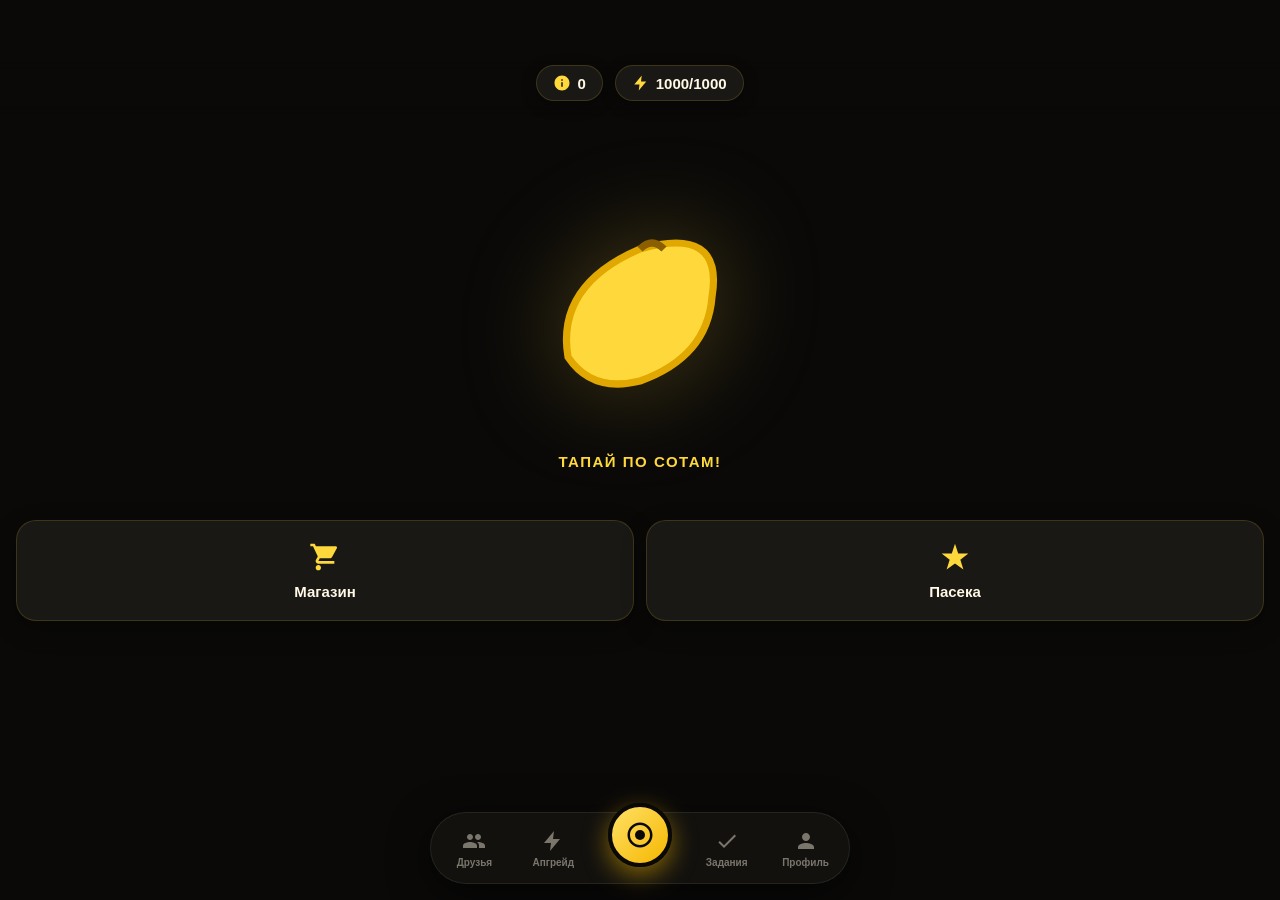
==== index.html @ d58112a8 "Update index.html" ====
<!DOCTYPE html>
<html lang="ru">
<head>
  <meta charset="UTF-8" />
  <meta name="viewport" content="width=device-width, initial-scale=1.0, maximum-scale=1.0, user-scalable=no, viewport-fit=cover" />
  <title>Bee Tap 🐝</title>
  <link rel="stylesheet" href="styles.css" />
  <script src="https://telegram.org/js/telegram-web-app.js"></script>
</head>
<body>
  <!-- Верхняя панель -->
  <header class="topbar" id="mainTopbar">
    <div class="stat">
      <svg class="ico" viewBox="0 0 24 24"><path d="M12 2C6.48 2 2 6.48 2 12s4.48 10 10 10 10-4.48 10-10S17.52 2 12 2zm1 15h-2v-6h2v6zm0-8h-2V7h2v2z"/></svg>
      <span id="balance">0</span>
    </div>
    <div class="stat">
      <svg class="ico" viewBox="0 0 24 24"><path d="M13 2L3 14h7l-1 8 10-12h-7l1-8z"/></svg>
      <span id="energy">1000/1000</span>
    </div>
  </header>

  <!-- Контент страниц -->
  <main id="app">
    <!-- TAP -->
    <section id="page-tap" class="page active">
      <div class="tap-zone" id="tapZone">
        <div class="banana" id="banana">
          <svg viewBox="0 0 100 100">
            <path d="M20 70 Q15 40 50 25 Q85 15 80 45 Q78 70 50 80 Q30 85 20 70 Z" fill="#FFD93B" stroke="#E0A800" stroke-width="3"/>
            <path d="M50 25 Q55 20 60 25" stroke="#8B5E00" stroke-width="3" fill="none"/>
          </svg>
        </div>
        <div class="tap-hint">ТАПАЙ ПО СОТАМ!</div>
      </div>
      
      <div class="quick-actions">
        <div class="action-card" onclick="switchPage('shop')">
          <svg viewBox="0 0 24 24"><path d="M7 18c-1.1 0-1.99.9-1.99 2S5.9 22 7 22s2-.9 2-2-.9-2-2-2zM1 2v2h2l3.6 7.59-1.35 2.45c-.16.28-.25.61-.25.96 0 1.1.9 2 2 2h12v-2H7.42c-.14 0-.25-.11-.25-.25l.03-.12L8.1 13h7.45c.75 0 1.41-.41 1.75-1.03l3.58-6.49c.08-.14.12-.31.12-.48 0-.55-.45-1-1-1H5.21l-.94-2H1z"/></svg>
          <span>Магазин</span>
        </div>
        <div class="action-card" onclick="switchPage('mine')">
          <svg viewBox="0 0 24 24"><path d="M12 2l2.4 7.4H22l-6 4.6 2.3 7.4-6.3-4.6L5.7 21.4 8 14 2 9.4h7.6z"/></svg>
          <span>Пасека</span>
        </div>
      </div>
    </section>

    <!-- UPGRADES (АПГРЕЙДЕР) -->
    <section id="page-boosts" class="page">
      <div class="upgrader-layout">
        
        <!-- Верхняя часть с колесом -->
        <div class="wheel-top-section">
          <div class="wheel-container">
            <div class="wheel-glow"></div>
            
            <svg class="wheel-svg" viewBox="0 0 200 200">
              <defs>
                <linearGradient id="gradGrey" x1="0%" y1="0%" x2="100%" y2="100%">
                  <stop offset="0%" stop-color="#2a2826" />
                  <stop offset="100%" stop-color="#141312" />
                </linearGradient>
                <linearGradient id="gradYellow" x1="0%" y1="0%" x2="100%" y2="100%">
                  <stop offset="0%" stop-color="#ffe066" />
                  <stop offset="100%" stop-color="#f5b700" />
                </linearGradient>
              </defs>
              
              <circle cx="100" cy="100" r="90" fill="#0e0d0b" stroke="#1a1816" stroke-width="2"/>
              <circle cx="100" cy="100" r="85" fill="none" stroke="url(#gradGrey)" stroke-width="10"/>
              
              <circle id="winSector" cx="100" cy="100" r="85" fill="none" stroke="url(#gradYellow)" stroke-width="10" 
                      stroke-dasharray="0 534" stroke-dashoffset="0" 
                      transform="rotate(-90 100 100)" 
                      style="transition: stroke-dasharray 0.3s ease;"/>
            </svg>
            
            <div class="wheel-center-item" id="wheelIcon">🍌</div>
            
            <div class="wheel-arrow" id="wheelArrow">
              <svg viewBox="0 0 24 24">
                <path d="M12 21L6 9h12L12 21z" fill="#ffd93b" />
                <rect x="9" y="2" width="6" height="7" rx="2" fill="#ffd93b"/>
                <path d="M12 21L6 9h12L12 21z" fill="none" stroke="#000" stroke-width="1.5" stroke-linejoin="round"/>
              </svg>
            </div>
          </div>
        </div>

        <!-- Место под картинку-баннер -->
        <div class="banner-image-placeholder">
          <!-- <img src="your-banner.png" alt="Banner"> -->
          <div class="banner-overlay"></div>
        </div>

        <!-- Стеклянная панель снизу -->
        <div class="glass-panel">
          <div class="upgrade-panel">
            <div class="multiplier-grid">
              <button class="mult-btn" data-mult="1.5">x1.5</button>
              <button class="mult-btn active" data-mult="2">x2</button>
              <button class="mult-btn" data-mult="5">x5</button>
              <button class="mult-btn" data-mult="10">x10</button>
            </div>
            
            <div class="chance-info">
              Шанс успеха: <span id="chanceText">50%</span>
            </div>
            
            <!-- Кнопка-ползунок (Обновленная) -->
            <div class="slider-container" id="sliderContainer">
              <div class="slider-track">
                <div class="slider-fill" id="sliderFill"></div>
                <span class="slider-text" id="sliderText">SWIPE TO UPGRADE</span>
                <div class="slider-thumb" id="sliderThumb">
                  <svg viewBox="0 0 24 24">
                    <!-- Иконка стрелочек вправо -->
                    <path d="M5 12h14M12 5l7 7-7 7" stroke="#0a0908" stroke-width="2.5" stroke-linecap="round" stroke-linejoin="round" fill="none"/>
                  </svg>
                </div>
              </div>
            </div>
          </div>

          <!-- Инвентарь -->
          <div class="inventory-section">
            <div class="inventory-header">
              <h3>Ваш инвентарь</h3>
              <span class="items-count" id="invCount">6 предметов</span>
            </div>
            <div class="inventory-list" id="inventoryList"></div>
          </div>
        </div>

      </div>
    </section>

    <!-- TASKS -->
    <section id="page-tasks" class="page">
      <h2>Задания</h2>
      <div id="taskList" class="card-list"></div>
    </section>

    <!-- FRIENDS -->
    <section id="page-friends" class="page">
      <h2>Друзья</h2>
      <p class="muted">Пригласи друга в улей и получи 5000 меда 🍯</p>
      <button class="btn primary" id="inviteBtn" style="width:100%; margin-top: 10px;">Пригласить друга</button>
      <div class="ref-box"><span id="refLink">—</span></div>
      <p class="muted">Приглашено: <b id="refCount">0</b></p>
    </section>

    <!-- MINE / PASSIVE -->
    <section id="page-mine" class="page">
      <h2>Пасека (доход)</h2>
      <div id="mineList" class="card-list"></div>
    </section>

    <!-- SHOP -->
    <section id="page-shop" class="page">
      <h2>Магазин</h2>
      <div id="shopList" class="card-list"></div>
    </section>

    <!-- PROFILE -->
    <section id="page-profile" class="page">
      <h2>Профиль</h2>
      <div class="profile-card">
        <div class="avatar" id="avatar">🐝</div>
        <div>
          <div id="userName">Игрок</div>
          <div class="muted" id="userId">—</div>
        </div>
      </div>
      <button class="btn danger" id="resetBtn" style="width:100%;">Сбросить прогресс</button>
    </section>
  </main>

  <!-- Нижнее меню -->
  <nav class="bottomnav">
    <button data-page="friends" class="nav-btn">
      <svg viewBox="0 0 24 24"><path d="M16 11c1.66 0 2.99-1.34 2.99-3S17.66 5 16 5c-1.66 0-3 1.34-3 3s1.34 3 3 3zm-8 0c1.66 0 2.99-1.34 2.99-3S9.66 5 8 5C6.34 5 5 6.34 5 8s1.34 3 3 3zm0 2c-2.33 0-7 1.17-7 3.5V19h14v-2.5c0-2.33-4.67-3.5-7-3.5zm8 0c-.29 0-.62.02-.97.05 1.16.84 1.97 1.97 1.97 3.45V19h6v-2.5c0-2.33-4.67-3.5-7-3.5z"/></svg>
      <span>Друзья</span>
    </button>
    <button data-page="boosts" class="nav-btn">
      <svg viewBox="0 0 24 24"><path d="M13 2L3 14h7l-1 8 10-12h-7l1-8z"/></svg>
      <span>Апгрейд</span>
    </button>
    
    <button data-page="tap" class="nav-btn center-btn active">
      <div class="center-btn-inner">
        <svg viewBox="0 0 24 24">
          <path d="M12 2C6.48 2 2 6.48 2 12s4.48 10 10 10 10-4.48 10-10S17.52 2 12 2zm0 18c-4.41 0-8-3.59-8-8s3.59-8 8-8 8 3.59 8 8-3.59 8-8 8z" fill="#0a0908"/>
          <circle cx="12" cy="12" r="4" fill="#0a0908"/>
        </svg>
      </div>
    </button>

    <button data-page="tasks" class="nav-btn">
      <svg viewBox="0 0 24 24"><path d="M9 16.17L4.83 12l-1.42 1.41L9 19 21 7l-1.41-1.41z"/></svg>
      <span>Задания</span>
    </button>
    <button data-page="profile" class="nav-btn">
      <svg viewBox="0 0 24 24"><path d="M12 12c2.21 0 4-1.79 4-4s-1.79-4-4-4-4 1.79-4 4 1.79 4 4 4zm0 2c-2.67 0-8 1.34-8 4v2h16v-2c0-2.66-5.33-4-8-4z"/></svg>
      <span>Профиль</span>
    </button>
  </nav>

  <div id="toast" class="toast"></div>
  <script src="app.js"></script>
</body>
</html>
---- styles.css ----
:root {
  --bg: #0a0908;
  --card: rgba(30, 28, 24, 0.85);
  --card-border: rgba(255, 217, 59, 0.15);
  --accent: #ffd93b;
  --accent-grad: linear-gradient(135deg, #ffe066, #f5b700);
  --text: #fff9e6;
  --muted: #7a766c;
  --danger: #ff4d4d;
}

* { box-sizing: border-box; margin: 0; padding: 0; -webkit-tap-highlight-color: transparent; }

body {
  font-family: -apple-system, BlinkMacSystemFont, "Segoe UI", Roboto, sans-serif;
  background-color: var(--bg);
  color: var(--text);
  display: flex;
  flex-direction: column;
  min-height: 100vh;
  min-height: 100dvh;
  padding-top: env(safe-area-inset-top);
  padding-bottom: 110px;
  overflow-x: hidden;
  user-select: none;
}

/* ============ ВЕРХНЯЯ ПАНЕЛЬ ============ */
.topbar {
  position: fixed; top: 0; left: 0; right: 0;
  padding-top: calc(65px + env(safe-area-inset-top));
  padding-bottom: 15px;
  display: flex; align-items: center; justify-content: center; gap: 12px;
  background: linear-gradient(to bottom, var(--bg) 50%, transparent 100%);
  z-index: 100; pointer-events: none;
  transition: opacity 0.3s ease;
}

body.on-upgrader .topbar {
  opacity: 0;
  pointer-events: none;
}

/* Убираем черные полосы снизу и добавляем затемнение сверху на апгрейдере */
body.on-upgrader {
  background: radial-gradient(circle at top, #1a1714 0%, var(--bg) 100%);
  padding-bottom: 0; /* Убираем отступ для полноэкранного режима */
}

.stat { 
  pointer-events: auto;
  display: flex; align-items: center; gap: 6px; 
  font-weight: 600; font-size: 15px; 
  background: var(--card); padding: 8px 16px; border-radius: 20px;
  border: 1px solid var(--card-border);
  backdrop-filter: blur(10px);
  box-shadow: 0 4px 15px rgba(0,0,0,0.3);
}
.ico { width: 18px; height: 18px; fill: var(--accent); }

/* ============ СТРАНИЦЫ ============ */
#app { flex: 1; display: flex; flex-direction: column; height: 100%; }
.page { 
  display: none; padding: 0 16px; animation: fade 0.3s ease; 
  flex: 1; flex-direction: column; justify-content: center;
  height: 100%;
}
.page.active { display: flex; }
@keyframes fade { from { opacity: 0; transform: translateY(8px);} to { opacity:1; transform: none;} }
h2 { margin-bottom: 20px; font-size: 22px; font-weight: 700; letter-spacing: -0.5px; }
.muted { color: var(--muted); font-size: 13px; }

/* ============ ТАП-ЗОНА ============ */
.tap-zone { 
  display: flex; flex-direction: column; align-items: center; justify-content: center; 
  margin-top: 20px; margin-bottom: 40px;
}
.banana { 
  width: 240px; height: 240px; cursor: pointer; 
  transition: transform 0.1s cubic-bezier(0.175, 0.885, 0.32, 1.275); 
  filter: drop-shadow(0 0 50px rgba(255, 217, 59, 0.25)); 
  display: flex; align-items: center; justify-content: center;
}
.banana:active { transform: scale(0.9); }
.banana svg, .banana img { width: 100%; height: 100%; object-fit: contain; }
.tap-hint { margin-top: 24px; color: var(--accent); font-size: 15px; font-weight: 700; text-transform: uppercase; letter-spacing: 1.5px; }

.quick-actions { display: flex; gap: 12px; margin-top: 10px; }
.action-card {
  flex: 1; background: var(--card); border: 1px solid var(--card-border);
  border-radius: 20px; padding: 20px 16px; display: flex; flex-direction: column;
  align-items: center; gap: 10px; font-weight: 600; font-size: 15px;
  cursor: pointer; transition: transform 0.1s; backdrop-filter: blur(10px);
  box-shadow: 0 8px 25px rgba(0,0,0,0.3);
}
.action-card:active { transform: scale(0.96); }
.action-card svg { width: 32px; height: 32px; fill: var(--accent); }

/* ============ КАРТОЧКИ ============ */
.card-list { display: flex; flex-direction: column; gap: 12px; width: 100%; }
.card {
  background: var(--card); border-radius: 20px; padding: 16px;
  display: flex; align-items: center; gap: 14px;
  border: 1px solid var(--card-border);
  backdrop-filter: blur(10px); -webkit-backdrop-filter: blur(10px);
  box-shadow: 0 4px 15px rgba(0,0,0,0.2);
}
.card-icon {
  width: 48px; height: 48px; border-radius: 14px;
  background: rgba(255, 217, 59, 0.1); 
  display: flex; align-items: center; justify-content: center; flex-shrink: 0;
}
.card-icon svg { width: 24px; height: 24px; fill: var(--accent); }
.card-body { flex: 1; min-width: 0; }
.card-title { font-weight: 600; font-size: 15px; }
.card-desc { color: var(--muted); font-size: 13px; margin-top: 2px; }

.btn {
  border: none; border-radius: 14px; padding: 10px 16px;
  font-weight: 600; font-size: 13px; cursor: pointer;
  transition: all 0.15s; white-space: nowrap;
}
.btn:active { transform: scale(0.95); }
.btn.primary { background: var(--accent-grad); color: #0a0908; }
.btn.danger { background: rgba(255, 77, 77, 0.15); color: var(--danger); border: 1px solid rgba(255, 77, 77, 0.3); }
.btn:disabled { background: rgba(255,255,255,0.05); color: var(--muted); border: 1px solid transparent; }

/* ============ ДРУЗЬЯ И ПРОФИЛЬ ============ */
.ref-box {
  background: var(--card); border-radius: 16px; padding: 16px;
  margin: 12px 0; font-size: 12px; color: var(--muted);
  word-break: break-all; text-align: center; border: 1px solid var(--card-border);
}
.profile-card {
  background: var(--card); border-radius: 20px; padding: 20px;
  display: flex; align-items: center; gap: 16px; margin-bottom: 16px;
  border: 1px solid var(--card-border); backdrop-filter: blur(10px);
}
.avatar {
  width: 64px; height: 64px; border-radius: 50%;
  background: var(--accent-grad); display: flex; align-items: center; justify-content: center;
  font-size: 32px; color: #0a0908;
}

/* =========================================
   АПГРЕЙДЕР (Стеклянная панель + Ползунок)
   ========================================= */
#page-boosts {
  padding: 0;
  position: relative;
  justify-content: flex-start;
  background: transparent;
  min-height: 100vh;
}

.upgrader-layout {
  display: flex;
  flex-direction: column;
  width: 100%;
  min-height: 100vh;
  position: relative;
}

/* Верхняя секция (Колесо) */
.wheel-top-section {
  display: flex;
  justify-content: center;
  padding-top: 40px;
  z-index: 3; /* Колесо поверх баннера */
}

.wheel-container {
  position: relative;
  width: 280px;
  height: 280px;
  display: flex;
  justify-content: center;
  align-items: center;
}

.wheel-glow {
  position: absolute;
  width: 200px;
  height: 200px;
  background: rgba(255, 217, 59, 0.12);
  filter: blur(50px);
  border-radius: 50%;
  z-index: 0;
  pointer-events: none;
}

.wheel-svg {
  position: absolute;
  top: 0; left: 0;
  width: 100%; height: 100%;
  z-index: 1;
  filter: drop-shadow(0 15px 30px rgba(0,0,0,0.8)); 
}

.wheel-center-item {
  position: relative;
  font-size: 75px;
  z-index: 2;
  pointer-events: none;
  filter: drop-shadow(0 6px 12px rgba(0,0,0,0.8));
  animation: float 3s ease-in-out infinite;
}

@keyframes float {
  0% { transform: translateY(0px); }
  50% { transform: translateY(-6px); }
  100% { transform: translateY(0px); }
}

.wheel-arrow {
  position: absolute;
  top: 0; left: 0; 
  width: 100%; height: 100%;
  z-index: 3;
  pointer-events: none;
  transform: rotate(0deg); 
}

.wheel-arrow svg {
  position: absolute;
  top: -12px; 
  left: 50%;
  margin-left: -16px; 
  width: 32px;
  height: 32px;
  filter: drop-shadow(0 6px 8px rgba(0,0,0,0.9));
  transform-origin: center 152px; 
}

/* Возвращена скорость раскрутки 3.5s */
.spinning-arrow {
  transition: transform 3.5s cubic-bezier(0.1, 0.9, 0.1, 1);
}

/* Баннер под картинку (перекрывается стеклом) */
.banner-image-placeholder {
  position: relative;
  width: 100%;
  height: 120px; /* Высота под картинку */
  margin-top: -30px; /* Наезд колеса на баннер */
  z-index: 1;
  background: transparent;
  overflow: hidden;
  display: flex;
  justify-content: center;
  align-items: center;
}

/* Если вставите картинку, она заполнит блок */
.banner-image-placeholder img {
  width: 100%;
  height: 100%;
  object-fit: cover;
  opacity: 0.5;
}

/* Затемнение сверху баннера */
.banner-overlay {
  position: absolute;
  top: 0; left: 0; right: 0;
  height: 50%;
  background: linear-gradient(to bottom, rgba(10,9,8,1) 0%, rgba(10,9,8,0) 100%);
  z-index: 2;
  pointer-events: none;
}

/* Стеклянная панель */
.glass-panel {
  flex: 1;
  background: rgba(20, 18, 16, 0.65);
  backdrop-filter: blur(25px);
  -webkit-backdrop-filter: blur(25px);
  border-top: 1px solid rgba(255, 255, 255, 0.08);
  border-top-left-radius: 36px;
  border-top-right-radius: 36px;
  padding: 24px 16px 20px 16px;
  display: flex;
  flex-direction: column;
  align-items: center;
  margin-top: -20px; /* Стекло наезжает на баннер */
  z-index: 2;
  box-shadow: 0 -10px 40px rgba(0,0,0,0.5);
  min-height: calc(100vh - 350px);
}

.upgrade-panel {
  width: 100%;
  max-width: 320px;
}

/* Маленькие кнопки множителей */
.multiplier-grid {
  display: flex;
  gap: 6px;
  margin-bottom: 12px;
  justify-content: center;
}

.mult-btn {
  background: rgba(255,255,255,0.05);
  border: 1px solid transparent;
  color: var(--muted);
  padding: 8px 14px;
  border-radius: 10px;
  font-weight: 600;
  font-size: 12px;
  cursor: pointer;
  transition: all 0.2s;
}

.mult-btn.active {
  background: var(--accent-grad);
  color: #0a0908;
  box-shadow: 0 4px 15px rgba(245, 183, 0, 0.3);
}

.chance-info {
  text-align: center;
  margin-bottom: 16px;
  font-weight: 500;
  color: var(--muted);
  font-size: 13px;
}

.chance-info span {
  color: var(--accent);
  font-weight: 700;
  font-size: 15px;
}

/* Ползунок (Кнопка улучшения) */
.slider-container {
  width: 100%;
  height: 56px;
  background: rgba(255,255,255,0.05);
  border-radius: 28px;
  position: relative;
  overflow: hidden;
  margin-bottom: 20px;
  border: 1px solid rgba(255,255,255,0.08);
}

.slider-track {
  position: absolute;
  top: 0; left: 0; width: 100%; height: 100%;
  display: flex;
  align-items: center;
  justify-content: center;
}

.slider-fill {
  position: absolute;
  top: 0; left: 0; height: 100%;
  width: 0%;
  background: var(--accent-grad);
  transition: width 0.1s linear;
  pointer-events: none;
}

.slider-text {
  position: relative;
  z-index: 1;
  color: var(--muted);
  font-weight: 700;
  font-size: 14px;
  text-transform: uppercase;
  pointer-events: none;
  transition: opacity 0.2s;
}

.slider-thumb {
  position: absolute;
  top: 4px; left: 4px;
  width: 48px; height: 48px;
  background: var(--accent-grad);
  border-radius: 50%;
  display: flex;
  align-items: center;
  justify-content: center;
  box-shadow: 0 4px 15px rgba(245, 183, 0, 0.4);
  cursor: grab;
  z-index: 2;
  touch-action: none;
}

.slider-thumb:active {
  cursor: grabbing;
  transform: scale(0.95);
}

.slider-thumb svg {
  width: 24px; height: 24px;
  margin-left: 2px; /* Центрирование треугольника */
}

/* Инвентарь */
.inventory-section {
  width: 100%;
  max-width: 320px;
  margin-top: 10px;
}

.inventory-header {
  display: flex;
  justify-content: space-between;
  align-items: center;
  margin-bottom: 12px;
}

.inventory-header h3 {
  font-size: 16px;
  font-weight: 700;
}

.items-count {
  font-size: 12px;
  color: var(--muted);
  background: rgba(255,255,255,0.05);
  padding: 4px 10px;
  border-radius: 10px;
}

.inventory-list {
  display: flex;
  gap: 12px;
  overflow-x: auto;
  padding-bottom: 10px;
  scrollbar-width: none;
}

.inventory-list::-webkit-scrollbar { display: none; }

.inv-item {
  flex-shrink: 0;
  width: 76px;
  background: rgba(255,255,255,0.03);
  border: 2px solid rgba(255,255,255,0.05);
  border-radius: 16px;
  padding: 12px 8px;
  display: flex;
  flex-direction: column;
  align-items: center;
  gap: 8px;
  cursor: pointer;
  transition: all 0.2s;
}

.inv-item.selected {
  border-color: var(--accent);
  background: rgba(255, 217, 59, 0.08);
  box-shadow: 0 0 15px rgba(255, 217, 59, 0.15);
}

.inv-item-icon { font-size: 32px; }
.inv-item-price { 
  font-size: 11px; 
  font-weight: 700; 
  color: var(--muted); 
}
.inv-item.selected .inv-item-price {
  color: var(--accent);
}

/* ============ НИЖНЕЕ МЕНЮ ============ */
.bottomnav {
  position: fixed; bottom: calc(16px + env(safe-area-inset-bottom)); 
  left: 50%; transform: translateX(-50%);
  width: calc(100% - 24px); max-width: 420px; height: 72px;
  background: rgba(20, 18, 15, 0.95); backdrop-filter: blur(25px); -webkit-backdrop-filter: blur(25px);
  border-radius: 36px; border: 1px solid rgba(255, 255, 255, 0.08);
  box-shadow: 0 10px 40px rgba(0,0,0,0.6); z-index: 1000;
  display: grid; grid-template-columns: 1fr 1fr 1.2fr 1fr 1fr; align-items: center; padding: 0 4px;
}
.nav-btn {
  background: none; border: none; color: var(--muted);
  display: flex; flex-direction: column; align-items: center; justify-content: center;
  gap: 4px; font-size: 10px; font-weight: 600; cursor: pointer; 
  height: 100%; width: 100%; transition: color 0.2s;
  -webkit-tap-highlight-color: transparent; background-color: transparent; 
}
.nav-btn svg { width: 24px; height: 24px; fill: currentColor; transition: transform 0.2s; }
.nav-btn.active:not(.center-btn) { color: var(--accent); }
.nav-btn.active:not(.center-btn) svg { transform: translateY(-2px); }

/* Центральная кнопка */
.center-btn { position: relative; display: flex; justify-content: center; align-items: center; background: none; z-index: 1001; }
.center-btn-inner {
  position: absolute; 
  top: -10px;
  width: 64px; height: 64px;
  background: var(--accent-grad); border-radius: 50%;
  display: flex; align-items: center; justify-content: center;
  box-shadow: 0 8px 24px rgba(245, 183, 0, 0.5); border: 4px solid var(--bg); 
  transition: transform 0.1s cubic-bezier(0.175, 0.885, 0.32, 1.275);
}
.center-btn-inner svg { width: 30px; height: 30px; fill: #0a0908; }
.center-btn:active .center-btn-inner { transform: scale(0.92); }

/* ============ ТОСТ ============ */
.toast {
  position: fixed; bottom: 110px; left: 50%; transform: translateX(-50%) translateY(20px);
  background: rgba(35, 31, 24, 0.95); color: var(--accent); padding: 12px 20px;
  border-radius: 16px; font-size: 14px; font-weight: 600; opacity: 0;
  transition: all 0.3s cubic-bezier(0.175, 0.885, 0.32, 1.275); pointer-events: none; z-index: 2000;
  border: 1px solid var(--card-border); box-shadow: 0 10px 30px rgba(0,0,0,0.5);
  backdrop-filter: blur(10px); white-space: nowrap;
}
.toast.show { opacity: 1; transform: translateX(-50%) translateY(0); }
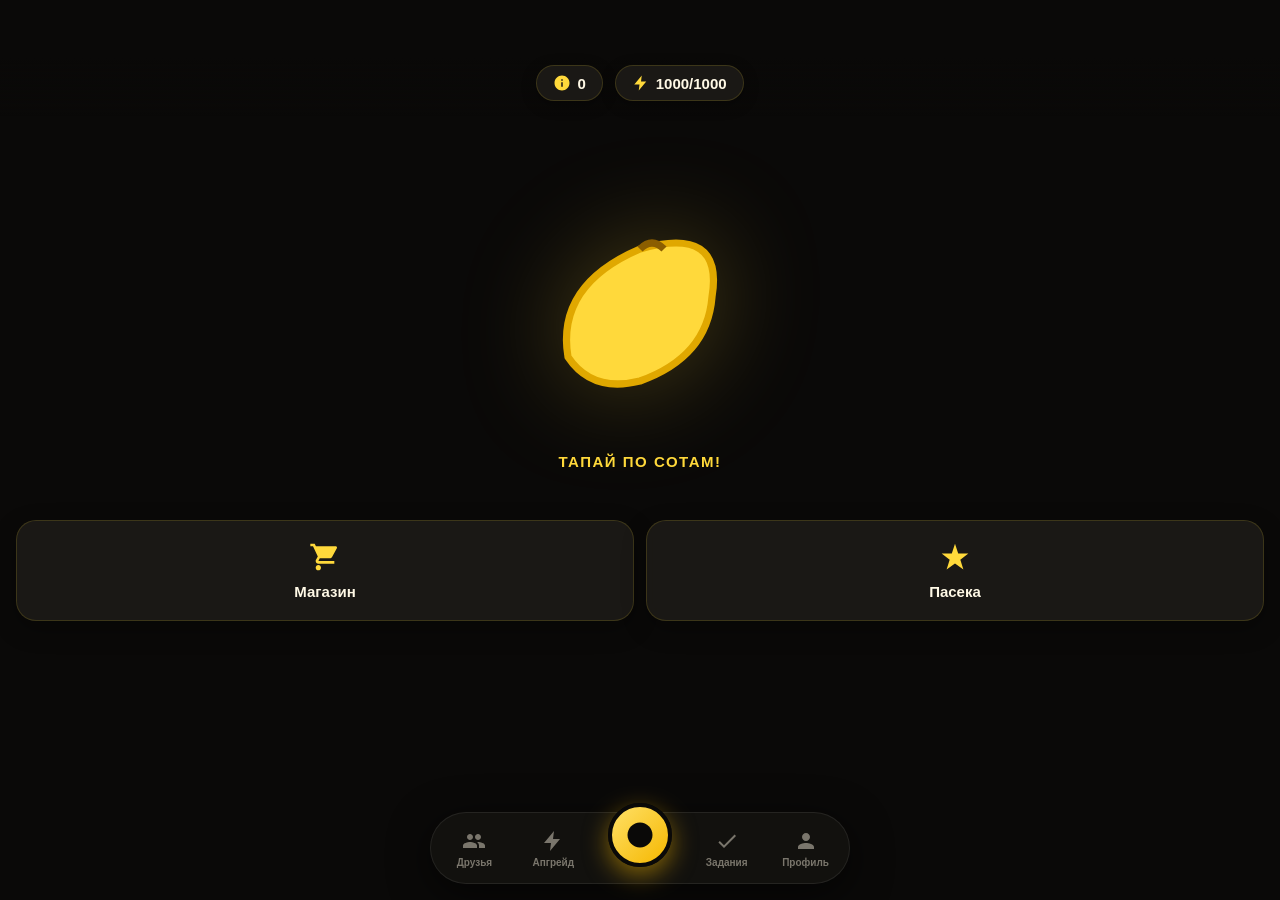
==== commit 6632d0d3: "Update index.html" ====
--- a/index.html
+++ b/index.html
@@ -48,6 +48,12 @@
 
     <!-- UPGRADES (АПГРЕЙДЕР) -->
     <section id="page-boosts" class="page">
+      <!-- Анимированное свечение на фоне -->
+      <div class="bg-aurora">
+        <div class="aurora-blob blob-1"></div>
+        <div class="aurora-blob blob-2"></div>
+      </div>
+
       <div class="upgrader-layout">
         
         <!-- Верхняя часть с колесом -->
@@ -94,42 +100,47 @@
           <div class="banner-overlay"></div>
         </div>
 
-        <!-- Стеклянная панель снизу -->
-        <div class="glass-panel">
-          <div class="upgrade-panel">
-            <div class="multiplier-grid">
-              <button class="mult-btn" data-mult="1.5">x1.5</button>
-              <button class="mult-btn active" data-mult="2">x2</button>
-              <button class="mult-btn" data-mult="5">x5</button>
-              <button class="mult-btn" data-mult="10">x10</button>
+        <!-- Стеклянная панель снизу (Bottom Sheet) -->
+        <div class="glass-panel" id="glassPanel">
+          <div class="drag-handle" id="dragHandle">
+            <div class="drag-line"></div>
+          </div>
+          
+          <div class="panel-content">
+            <div class="upgrade-panel">
+              <div class="multiplier-grid">
+                <button class="mult-btn" data-mult="1.5">x1.5</button>
+                <button class="mult-btn active" data-mult="2">x2</button>
+                <button class="mult-btn" data-mult="5">x5</button>
+                <button class="mult-btn" data-mult="10">x10</button>
+              </div>
+              
+              <div class="chance-info">
+                Шанс успеха: <span id="chanceText">50%</span>
+              </div>
+              
+              <!-- Кнопка-ползунок -->
+              <div class="slider-container" id="sliderContainer">
+                <div class="slider-track">
+                  <div class="slider-fill" id="sliderFill"></div>
+                  <span class="slider-text" id="sliderText">SWIPE TO UPGRADE</span>
+                  <div class="slider-thumb" id="sliderThumb">
+                    <svg viewBox="0 0 24 24">
+                      <path d="M5 12h14M12 5l7 7-7 7" stroke="#0a0908" stroke-width="2.5" stroke-linecap="round" stroke-linejoin="round" fill="none"/>
+                    </svg>
+                  </div>
+                </div>
+              </div>
             </div>
-            
-            <div class="chance-info">
-              Шанс успеха: <span id="chanceText">50%</span>
+
+            <!-- Инвентарь -->
+            <div class="inventory-section">
+              <div class="inventory-header">
+                <h3>Ваш инвентарь</h3>
+                <span class="items-count" id="invCount">6 предметов</span>
+              </div>
+              <div class="inventory-list" id="inventoryList"></div>
             </div>
-            
-            <!-- Кнопка-ползунок (Обновленная) -->
-            <div class="slider-container" id="sliderContainer">
-              <div class="slider-track">
-                <div class="slider-fill" id="sliderFill"></div>
-                <span class="slider-text" id="sliderText">SWIPE TO UPGRADE</span>
-                <div class="slider-thumb" id="sliderThumb">
-                  <svg viewBox="0 0 24 24">
-                    <!-- Иконка стрелочек вправо -->
-                    <path d="M5 12h14M12 5l7 7-7 7" stroke="#0a0908" stroke-width="2.5" stroke-linecap="round" stroke-linejoin="round" fill="none"/>
-                  </svg>
-                </div>
-              </div>
-            </div>
-          </div>
-
-          <!-- Инвентарь -->
-          <div class="inventory-section">
-            <div class="inventory-header">
-              <h3>Ваш инвентарь</h3>
-              <span class="items-count" id="invCount">6 предметов</span>
-            </div>
-            <div class="inventory-list" id="inventoryList"></div>
           </div>
         </div>
 
@@ -191,8 +202,7 @@
     <button data-page="tap" class="nav-btn center-btn active">
       <div class="center-btn-inner">
         <svg viewBox="0 0 24 24">
-          <path d="M12 2C6.48 2 2 6.48 2 12s4.48 10 10 10 10-4.48 10-10S17.52 2 12 2zm0 18c-4.41 0-8-3.59-8-8s3.59-8 8-8 8 3.59 8 8-3.59 8-8 8z" fill="#0a0908"/>
-          <circle cx="12" cy="12" r="4" fill="#0a0908"/>
+          <path d="M12 2C6.48 2 2 6.48 2 12s4.48 10 10 10 10-4.48 10-10S17.52 2 12 2z" fill="#0a0908"/>
         </svg>
       </div>
     </button>
--- a/styles.css
+++ b/styles.css
@@ -41,10 +41,12 @@
   pointer-events: none;
 }
 
-/* Убираем черные полосы снизу и добавляем затемнение сверху на апгрейдере */
 body.on-upgrader {
   background: radial-gradient(circle at top, #1a1714 0%, var(--bg) 100%);
-  padding-bottom: 0; /* Убираем отступ для полноэкранного режима */
+  padding-bottom: 0;
+  height: 100vh;
+  height: 100dvh;
+  overflow: hidden; 
 }
 
 .stat { 
@@ -143,36 +145,40 @@
 }
 
 /* =========================================
-   АПГРЕЙДЕР (Стеклянная панель + Ползунок)
+   АПГРЕЙДЕР
    ========================================= */
 #page-boosts {
   padding: 0;
   position: relative;
   justify-content: flex-start;
   background: transparent;
-  min-height: 100vh;
-}
+  height: 100dvh; 
+  overflow-y: auto;
+  overflow-x: hidden;
+  scrollbar-width: none;
+}
+#page-boosts::-webkit-scrollbar { display: none; }
 
 .upgrader-layout {
   display: flex;
   flex-direction: column;
   width: 100%;
-  min-height: 100vh;
-  position: relative;
-}
-
-/* Верхняя секция (Колесо) */
+  min-height: 100%;
+  position: relative;
+  padding-bottom: 90px;
+}
+
 .wheel-top-section {
   display: flex;
   justify-content: center;
-  padding-top: 40px;
-  z-index: 3; /* Колесо поверх баннера */
+  padding-top: 60px; 
+  z-index: 3;
 }
 
 .wheel-container {
   position: relative;
-  width: 280px;
-  height: 280px;
+  width: 260px;
+  height: 260px;
   display: flex;
   justify-content: center;
   align-items: center;
@@ -199,7 +205,7 @@
 
 .wheel-center-item {
   position: relative;
-  font-size: 75px;
+  font-size: 70px;
   z-index: 2;
   pointer-events: none;
   filter: drop-shadow(0 6px 12px rgba(0,0,0,0.8));
@@ -229,20 +235,18 @@
   width: 32px;
   height: 32px;
   filter: drop-shadow(0 6px 8px rgba(0,0,0,0.9));
-  transform-origin: center 152px; 
-}
-
-/* Возвращена скорость раскрутки 3.5s */
+  transform-origin: center 142px; 
+}
+
 .spinning-arrow {
   transition: transform 3.5s cubic-bezier(0.1, 0.9, 0.1, 1);
 }
 
-/* Баннер под картинку (перекрывается стеклом) */
 .banner-image-placeholder {
   position: relative;
   width: 100%;
-  height: 120px; /* Высота под картинку */
-  margin-top: -30px; /* Наезд колеса на баннер */
+  height: 100px; 
+  margin-top: -30px; 
   z-index: 1;
   background: transparent;
   overflow: hidden;
@@ -251,7 +255,6 @@
   align-items: center;
 }
 
-/* Если вставите картинку, она заполнит блок */
 .banner-image-placeholder img {
   width: 100%;
   height: 100%;
@@ -259,7 +262,6 @@
   opacity: 0.5;
 }
 
-/* Затемнение сверху баннера */
 .banner-overlay {
   position: absolute;
   top: 0; left: 0; right: 0;
@@ -269,7 +271,6 @@
   pointer-events: none;
 }
 
-/* Стеклянная панель */
 .glass-panel {
   flex: 1;
   background: rgba(20, 18, 16, 0.65);
@@ -282,10 +283,23 @@
   display: flex;
   flex-direction: column;
   align-items: center;
-  margin-top: -20px; /* Стекло наезжает на баннер */
   z-index: 2;
   box-shadow: 0 -10px 40px rgba(0,0,0,0.5);
-  min-height: calc(100vh - 350px);
+  margin-top: 0; 
+  position: relative;
+}
+
+/* Желтое свечение по краям ПОД панелью */
+.glass-panel::after {
+  content: '';
+  position: absolute;
+  bottom: 0; left: 0; right: 0;
+  height: 150px;
+  background: radial-gradient(ellipse at bottom, rgba(255, 217, 59, 0.15) 0%, transparent 70%);
+  pointer-events: none;
+  z-index: -1;
+  border-bottom-left-radius: 36px;
+  border-bottom-right-radius: 36px;
 }
 
 .upgrade-panel {
@@ -293,7 +307,6 @@
   max-width: 320px;
 }
 
-/* Маленькие кнопки множителей */
 .multiplier-grid {
   display: flex;
   gap: 6px;
@@ -333,12 +346,12 @@
   font-size: 15px;
 }
 
-/* Ползунок (Кнопка улучшения) */
+/* Ползунок */
 .slider-container {
   width: 100%;
-  height: 56px;
-  background: rgba(255,255,255,0.05);
-  border-radius: 28px;
+  height: 52px;
+  background: rgba(255,255,255,0.03);
+  border-radius: 16px;
   position: relative;
   overflow: hidden;
   margin-bottom: 20px;
@@ -360,25 +373,26 @@
   background: var(--accent-grad);
   transition: width 0.1s linear;
   pointer-events: none;
+  border-radius: 16px 0 0 16px;
 }
 
 .slider-text {
   position: relative;
   z-index: 1;
-  color: var(--muted);
+  color: rgba(255, 255, 255, 0.4);
   font-weight: 700;
-  font-size: 14px;
+  font-size: 12px;
+  letter-spacing: 1px;
   text-transform: uppercase;
   pointer-events: none;
-  transition: opacity 0.2s;
 }
 
 .slider-thumb {
   position: absolute;
   top: 4px; left: 4px;
-  width: 48px; height: 48px;
+  width: 42px; height: 42px;
   background: var(--accent-grad);
-  border-radius: 50%;
+  border-radius: 12px;
   display: flex;
   align-items: center;
   justify-content: center;
@@ -394,8 +408,7 @@
 }
 
 .slider-thumb svg {
-  width: 24px; height: 24px;
-  margin-left: 2px; /* Центрирование треугольника */
+  width: 20px; height: 20px;
 }
 
 /* Инвентарь */
@@ -431,6 +444,7 @@
   overflow-x: auto;
   padding-bottom: 10px;
   scrollbar-width: none;
+  touch-action: pan-x;
 }
 
 .inventory-list::-webkit-scrollbar { display: none; }
@@ -487,7 +501,6 @@
 .nav-btn.active:not(.center-btn) { color: var(--accent); }
 .nav-btn.active:not(.center-btn) svg { transform: translateY(-2px); }
 
-/* Центральная кнопка */
 .center-btn { position: relative; display: flex; justify-content: center; align-items: center; background: none; z-index: 1001; }
 .center-btn-inner {
   position: absolute; 
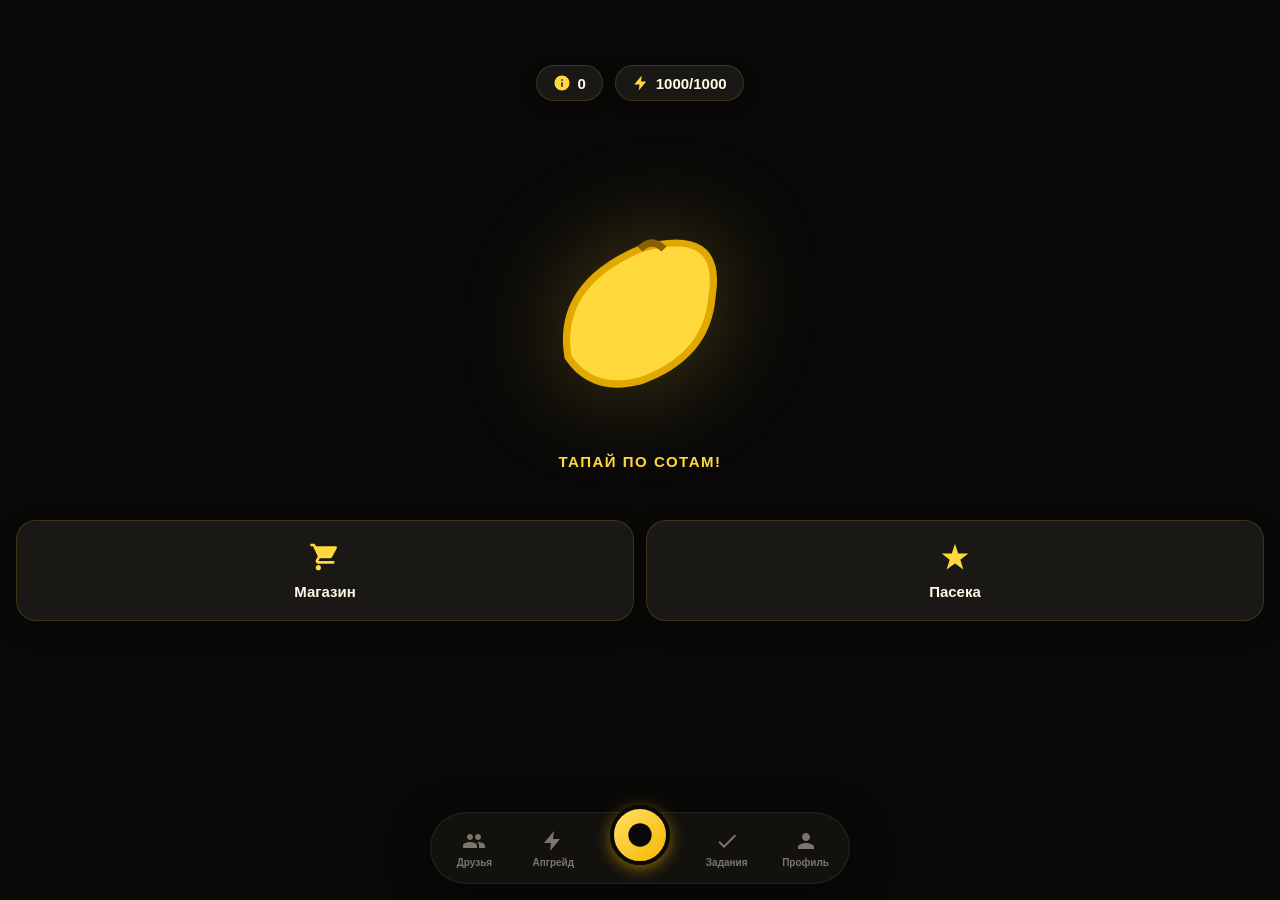
==== commit 895c3b80: "Update index.html" ====
--- a/index.html
+++ b/index.html
@@ -48,7 +48,7 @@
 
     <!-- UPGRADES (АПГРЕЙДЕР) -->
     <section id="page-boosts" class="page">
-      <!-- Анимированное свечение на фоне -->
+      <!-- Анимированное свечение ТОЛЬКО в верхней части -->
       <div class="bg-aurora">
         <div class="aurora-blob blob-1"></div>
         <div class="aurora-blob blob-2"></div>
--- a/styles.css
+++ b/styles.css
@@ -36,13 +36,10 @@
   transition: opacity 0.3s ease;
 }
 
-body.on-upgrader .topbar {
-  opacity: 0;
-  pointer-events: none;
-}
+body.on-upgrader .topbar { opacity: 0; pointer-events: none; }
 
 body.on-upgrader {
-  background: radial-gradient(circle at top, #1a1714 0%, var(--bg) 100%);
+  background: #0a0908;
   padding-bottom: 0;
   height: 100vh;
   height: 100dvh;
@@ -73,445 +70,197 @@
 .muted { color: var(--muted); font-size: 13px; }
 
 /* ============ ТАП-ЗОНА ============ */
-.tap-zone { 
-  display: flex; flex-direction: column; align-items: center; justify-content: center; 
-  margin-top: 20px; margin-bottom: 40px;
-}
-.banana { 
-  width: 240px; height: 240px; cursor: pointer; 
-  transition: transform 0.1s cubic-bezier(0.175, 0.885, 0.32, 1.275); 
-  filter: drop-shadow(0 0 50px rgba(255, 217, 59, 0.25)); 
-  display: flex; align-items: center; justify-content: center;
-}
+.tap-zone { display: flex; flex-direction: column; align-items: center; justify-content: center; margin-top: 20px; margin-bottom: 40px; }
+.banana { width: 240px; height: 240px; cursor: pointer; transition: transform 0.1s; filter: drop-shadow(0 0 50px rgba(255, 217, 59, 0.25)); display: flex; align-items: center; justify-content: center; }
 .banana:active { transform: scale(0.9); }
 .banana svg, .banana img { width: 100%; height: 100%; object-fit: contain; }
 .tap-hint { margin-top: 24px; color: var(--accent); font-size: 15px; font-weight: 700; text-transform: uppercase; letter-spacing: 1.5px; }
 
 .quick-actions { display: flex; gap: 12px; margin-top: 10px; }
-.action-card {
-  flex: 1; background: var(--card); border: 1px solid var(--card-border);
-  border-radius: 20px; padding: 20px 16px; display: flex; flex-direction: column;
-  align-items: center; gap: 10px; font-weight: 600; font-size: 15px;
-  cursor: pointer; transition: transform 0.1s; backdrop-filter: blur(10px);
-  box-shadow: 0 8px 25px rgba(0,0,0,0.3);
-}
+.action-card { flex: 1; background: var(--card); border: 1px solid var(--card-border); border-radius: 20px; padding: 20px 16px; display: flex; flex-direction: column; align-items: center; gap: 10px; font-weight: 600; font-size: 15px; cursor: pointer; transition: transform 0.1s; backdrop-filter: blur(10px); box-shadow: 0 8px 25px rgba(0,0,0,0.3); }
 .action-card:active { transform: scale(0.96); }
 .action-card svg { width: 32px; height: 32px; fill: var(--accent); }
 
 /* ============ КАРТОЧКИ ============ */
 .card-list { display: flex; flex-direction: column; gap: 12px; width: 100%; }
-.card {
-  background: var(--card); border-radius: 20px; padding: 16px;
-  display: flex; align-items: center; gap: 14px;
-  border: 1px solid var(--card-border);
-  backdrop-filter: blur(10px); -webkit-backdrop-filter: blur(10px);
-  box-shadow: 0 4px 15px rgba(0,0,0,0.2);
-}
-.card-icon {
-  width: 48px; height: 48px; border-radius: 14px;
-  background: rgba(255, 217, 59, 0.1); 
-  display: flex; align-items: center; justify-content: center; flex-shrink: 0;
-}
+.card { background: var(--card); border-radius: 20px; padding: 16px; display: flex; align-items: center; gap: 14px; border: 1px solid var(--card-border); backdrop-filter: blur(10px); box-shadow: 0 4px 15px rgba(0,0,0,0.2); }
+.card-icon { width: 48px; height: 48px; border-radius: 14px; background: rgba(255, 217, 59, 0.1); display: flex; align-items: center; justify-content: center; flex-shrink: 0; }
 .card-icon svg { width: 24px; height: 24px; fill: var(--accent); }
 .card-body { flex: 1; min-width: 0; }
 .card-title { font-weight: 600; font-size: 15px; }
 .card-desc { color: var(--muted); font-size: 13px; margin-top: 2px; }
 
-.btn {
-  border: none; border-radius: 14px; padding: 10px 16px;
-  font-weight: 600; font-size: 13px; cursor: pointer;
-  transition: all 0.15s; white-space: nowrap;
-}
+.btn { border: none; border-radius: 14px; padding: 10px 16px; font-weight: 600; font-size: 13px; cursor: pointer; transition: all 0.15s; white-space: nowrap; }
 .btn:active { transform: scale(0.95); }
 .btn.primary { background: var(--accent-grad); color: #0a0908; }
 .btn.danger { background: rgba(255, 77, 77, 0.15); color: var(--danger); border: 1px solid rgba(255, 77, 77, 0.3); }
 .btn:disabled { background: rgba(255,255,255,0.05); color: var(--muted); border: 1px solid transparent; }
 
-/* ============ ДРУЗЬЯ И ПРОФИЛЬ ============ */
-.ref-box {
-  background: var(--card); border-radius: 16px; padding: 16px;
-  margin: 12px 0; font-size: 12px; color: var(--muted);
-  word-break: break-all; text-align: center; border: 1px solid var(--card-border);
-}
-.profile-card {
-  background: var(--card); border-radius: 20px; padding: 20px;
-  display: flex; align-items: center; gap: 16px; margin-bottom: 16px;
-  border: 1px solid var(--card-border); backdrop-filter: blur(10px);
-}
-.avatar {
-  width: 64px; height: 64px; border-radius: 50%;
-  background: var(--accent-grad); display: flex; align-items: center; justify-content: center;
-  font-size: 32px; color: #0a0908;
-}
+.ref-box { background: var(--card); border-radius: 16px; padding: 16px; margin: 12px 0; font-size: 12px; color: var(--muted); word-break: break-all; text-align: center; border: 1px solid var(--card-border); }
+.profile-card { background: var(--card); border-radius: 20px; padding: 20px; display: flex; align-items: center; gap: 16px; margin-bottom: 16px; border: 1px solid var(--card-border); backdrop-filter: blur(10px); }
+.avatar { width: 64px; height: 64px; border-radius: 50%; background: var(--accent-grad); display: flex; align-items: center; justify-content: center; font-size: 32px; color: #0a0908; }
 
 /* =========================================
-   АПГРЕЙДЕР
+   АПГРЕЙДЕР + СВАЙП (Bottom Sheet)
    ========================================= */
-#page-boosts {
-  padding: 0;
-  position: relative;
-  justify-content: flex-start;
-  background: transparent;
-  height: 100dvh; 
-  overflow-y: auto;
-  overflow-x: hidden;
-  scrollbar-width: none;
-}
-#page-boosts::-webkit-scrollbar { display: none; }
-
-.upgrader-layout {
+#page-boosts { padding: 0; position: relative; justify-content: flex-start; background: transparent; height: 100dvh; overflow: hidden; }
+
+/* Анимированный фон (волны) */
+.bg-aurora {
+  position: absolute; top: 0; left: 0; width: 100%; height: 100%;
+  overflow: hidden; z-index: 0; pointer-events: none;
+}
+.aurora-blob {
+  position: absolute;
+  width: 300px; height: 300px;
+  background: rgba(255, 217, 59, 0.08);
+  border-radius: 50%;
+  filter: blur(60px);
+}
+.blob-1 { top: -100px; left: -100px; animation: floatBlob1 10s infinite alternate; }
+.blob-2 { top: 20%; right: -100px; animation: floatBlob2 12s infinite alternate; }
+
+@keyframes floatBlob1 {
+  0% { transform: translate(0, 0) scale(1); }
+  100% { transform: translate(50px, 50px) scale(1.2); }
+}
+@keyframes floatBlob2 {
+  0% { transform: translate(0, 0) scale(1); }
+  100% { transform: translate(-50px, 80px) scale(0.9); }
+}
+
+.upgrader-layout { display: flex; flex-direction: column; width: 100%; height: 100%; position: relative; z-index: 1; }
+
+.wheel-top-section { display: flex; justify-content: center; padding-top: 50px; z-index: 3; }
+.wheel-container { position: relative; width: 260px; height: 260px; display: flex; justify-content: center; align-items: center; }
+.wheel-glow { position: absolute; width: 200px; height: 200px; background: rgba(255, 217, 59, 0.12); filter: blur(50px); border-radius: 50%; z-index: 0; pointer-events: none; }
+.wheel-svg { position: absolute; top: 0; left: 0; width: 100%; height: 100%; z-index: 1; filter: drop-shadow(0 15px 30px rgba(0,0,0,0.8)); }
+.wheel-center-item { position: relative; font-size: 70px; z-index: 2; pointer-events: none; filter: drop-shadow(0 6px 12px rgba(0,0,0,0.8)); animation: float 3s ease-in-out infinite; }
+
+@keyframes float { 0%, 100% { transform: translateY(0); } 50% { transform: translateY(-6px); } }
+
+.wheel-arrow { position: absolute; top: 0; left: 0; width: 100%; height: 100%; z-index: 3; pointer-events: none; transform: rotate(0deg); }
+.wheel-arrow svg { position: absolute; top: -12px; left: 50%; margin-left: -16px; width: 32px; height: 32px; filter: drop-shadow(0 6px 8px rgba(0,0,0,0.9)); transform-origin: center 142px; }
+.spinning-arrow { transition: transform 3.5s cubic-bezier(0.1, 0.9, 0.1, 1); }
+
+.banner-image-placeholder { position: relative; width: 100%; height: 120px; margin-top: -30px; z-index: 1; overflow: hidden; }
+.banner-image-placeholder img { width: 100%; height: 100%; object-fit: cover; opacity: 0.5; }
+.banner-overlay { position: absolute; top: 0; left: 0; right: 0; height: 50%; background: linear-gradient(to bottom, rgba(10,9,8,1) 0%, rgba(10,9,8,0) 100%); z-index: 2; pointer-events: none; }
+
+/* Выдвижная панель (Bottom Sheet) */
+.glass-panel {
+  position: absolute;
+  bottom: 0; left: 0; right: 0;
+  height: 100%; /* По умолчанию скрыта */
+  max-height: 90vh; /* Максимум на весь экран */
+  background: rgba(20, 18, 16, 0.85);
+  backdrop-filter: blur(30px);
+  -webkit-backdrop-filter: blur(30px);
+  border-top: 1px solid rgba(255, 255, 255, 0.1);
+  border-top-left-radius: 32px;
+  border-top-right-radius: 32px;
+  padding: 12px 16px 90px 16px;
   display: flex;
   flex-direction: column;
+  align-items: center;
+  z-index: 10;
+  box-shadow: 0 -10px 40px rgba(0,0,0,0.8);
+  transform: translateY(calc(100% - 380px)); /* Начальная позиция (видны только кнопки) */
+  transition: transform 0.3s cubic-bezier(0.175, 0.885, 0.32, 1.275);
+}
+
+/* Убираем черную линию (если была) */
+.glass-panel::before {
+  display: none;
+}
+
+/* Ручка для свайпа */
+.drag-handle {
   width: 100%;
-  min-height: 100%;
-  position: relative;
-  padding-bottom: 90px;
-}
-
-.wheel-top-section {
-  display: flex;
-  justify-content: center;
-  padding-top: 60px; 
-  z-index: 3;
-}
-
-.wheel-container {
-  position: relative;
-  width: 260px;
-  height: 260px;
+  height: 24px;
   display: flex;
   justify-content: center;
   align-items: center;
-}
-
-.wheel-glow {
-  position: absolute;
-  width: 200px;
-  height: 200px;
-  background: rgba(255, 217, 59, 0.12);
-  filter: blur(50px);
-  border-radius: 50%;
-  z-index: 0;
-  pointer-events: none;
-}
-
-.wheel-svg {
-  position: absolute;
-  top: 0; left: 0;
-  width: 100%; height: 100%;
-  z-index: 1;
-  filter: drop-shadow(0 15px 30px rgba(0,0,0,0.8)); 
-}
-
-.wheel-center-item {
-  position: relative;
-  font-size: 70px;
-  z-index: 2;
-  pointer-events: none;
-  filter: drop-shadow(0 6px 12px rgba(0,0,0,0.8));
-  animation: float 3s ease-in-out infinite;
-}
-
-@keyframes float {
-  0% { transform: translateY(0px); }
-  50% { transform: translateY(-6px); }
-  100% { transform: translateY(0px); }
-}
-
-.wheel-arrow {
-  position: absolute;
-  top: 0; left: 0; 
-  width: 100%; height: 100%;
-  z-index: 3;
-  pointer-events: none;
-  transform: rotate(0deg); 
-}
-
-.wheel-arrow svg {
-  position: absolute;
-  top: -12px; 
-  left: 50%;
-  margin-left: -16px; 
-  width: 32px;
-  height: 32px;
-  filter: drop-shadow(0 6px 8px rgba(0,0,0,0.9));
-  transform-origin: center 142px; 
-}
-
-.spinning-arrow {
-  transition: transform 3.5s cubic-bezier(0.1, 0.9, 0.1, 1);
-}
-
-.banner-image-placeholder {
-  position: relative;
-  width: 100%;
-  height: 100px; 
-  margin-top: -30px; 
-  z-index: 1;
-  background: transparent;
-  overflow: hidden;
-  display: flex;
-  justify-content: center;
-  align-items: center;
-}
-
-.banner-image-placeholder img {
-  width: 100%;
-  height: 100%;
-  object-fit: cover;
-  opacity: 0.5;
-}
-
-.banner-overlay {
-  position: absolute;
-  top: 0; left: 0; right: 0;
-  height: 50%;
-  background: linear-gradient(to bottom, rgba(10,9,8,1) 0%, rgba(10,9,8,0) 100%);
-  z-index: 2;
-  pointer-events: none;
-}
-
-.glass-panel {
-  flex: 1;
-  background: rgba(20, 18, 16, 0.65);
-  backdrop-filter: blur(25px);
-  -webkit-backdrop-filter: blur(25px);
-  border-top: 1px solid rgba(255, 255, 255, 0.08);
-  border-top-left-radius: 36px;
-  border-top-right-radius: 36px;
-  padding: 24px 16px 20px 16px;
-  display: flex;
-  flex-direction: column;
-  align-items: center;
-  z-index: 2;
-  box-shadow: 0 -10px 40px rgba(0,0,0,0.5);
-  margin-top: 0; 
-  position: relative;
-}
-
-/* Желтое свечение по краям ПОД панелью */
-.glass-panel::after {
-  content: '';
-  position: absolute;
-  bottom: 0; left: 0; right: 0;
-  height: 150px;
-  background: radial-gradient(ellipse at bottom, rgba(255, 217, 59, 0.15) 0%, transparent 70%);
-  pointer-events: none;
-  z-index: -1;
-  border-bottom-left-radius: 36px;
-  border-bottom-right-radius: 36px;
-}
-
-.upgrade-panel {
+  cursor: grab;
+  touch-action: none;
+  margin-bottom: 10px;
+}
+.drag-line {
+  width: 40px;
+  height: 4px;
+  background: rgba(255, 255, 255, 0.2);
+  border-radius: 2px;
+}
+
+.panel-content {
   width: 100%;
   max-width: 320px;
-}
-
-.multiplier-grid {
-  display: flex;
-  gap: 6px;
-  margin-bottom: 12px;
-  justify-content: center;
-}
-
-.mult-btn {
-  background: rgba(255,255,255,0.05);
-  border: 1px solid transparent;
-  color: var(--muted);
-  padding: 8px 14px;
-  border-radius: 10px;
-  font-weight: 600;
-  font-size: 12px;
-  cursor: pointer;
-  transition: all 0.2s;
-}
-
-.mult-btn.active {
-  background: var(--accent-grad);
-  color: #0a0908;
-  box-shadow: 0 4px 15px rgba(245, 183, 0, 0.3);
-}
-
-.chance-info {
-  text-align: center;
-  margin-bottom: 16px;
-  font-weight: 500;
-  color: var(--muted);
-  font-size: 13px;
-}
-
-.chance-info span {
-  color: var(--accent);
-  font-weight: 700;
-  font-size: 15px;
-}
+  display: flex;
+  flex-direction: column;
+  overflow-y: auto;
+  scrollbar-width: none;
+}
+.panel-content::-webkit-scrollbar { display: none; }
+
+.upgrade-panel { width: 100%; margin-bottom: 20px; }
+.multiplier-grid { display: flex; gap: 6px; margin-bottom: 12px; justify-content: center; }
+.mult-btn { background: rgba(255,255,255,0.05); border: 1px solid transparent; color: var(--muted); padding: 8px 14px; border-radius: 10px; font-weight: 600; font-size: 12px; cursor: pointer; transition: all 0.2s; }
+.mult-btn.active { background: var(--accent-grad); color: #0a0908; box-shadow: 0 4px 15px rgba(245, 183, 0, 0.3); }
+
+.chance-info { text-align: center; margin-bottom: 16px; font-weight: 500; color: var(--muted); font-size: 13px; }
+.chance-info span { color: var(--accent); font-weight: 700; font-size: 15px; }
 
 /* Ползунок */
-.slider-container {
-  width: 100%;
-  height: 52px;
-  background: rgba(255,255,255,0.03);
-  border-radius: 16px;
-  position: relative;
-  overflow: hidden;
-  margin-bottom: 20px;
-  border: 1px solid rgba(255,255,255,0.08);
-}
-
-.slider-track {
-  position: absolute;
-  top: 0; left: 0; width: 100%; height: 100%;
-  display: flex;
-  align-items: center;
-  justify-content: center;
-}
-
-.slider-fill {
-  position: absolute;
-  top: 0; left: 0; height: 100%;
-  width: 0%;
-  background: var(--accent-grad);
-  transition: width 0.1s linear;
-  pointer-events: none;
-  border-radius: 16px 0 0 16px;
-}
-
-.slider-text {
-  position: relative;
-  z-index: 1;
-  color: rgba(255, 255, 255, 0.4);
-  font-weight: 700;
-  font-size: 12px;
-  letter-spacing: 1px;
-  text-transform: uppercase;
-  pointer-events: none;
-}
-
-.slider-thumb {
-  position: absolute;
-  top: 4px; left: 4px;
-  width: 42px; height: 42px;
-  background: var(--accent-grad);
-  border-radius: 12px;
-  display: flex;
-  align-items: center;
-  justify-content: center;
-  box-shadow: 0 4px 15px rgba(245, 183, 0, 0.4);
-  cursor: grab;
-  z-index: 2;
-  touch-action: none;
-}
-
-.slider-thumb:active {
-  cursor: grabbing;
-  transform: scale(0.95);
-}
-
-.slider-thumb svg {
-  width: 20px; height: 20px;
-}
+.slider-container { width: 100%; height: 52px; background: rgba(255,255,255,0.03); border-radius: 16px; position: relative; overflow: hidden; margin-bottom: 10px; border: 1px solid rgba(255,255,255,0.08); }
+.slider-track { position: absolute; top: 0; left: 0; width: 100%; height: 100%; display: flex; align-items: center; justify-content: center; }
+.slider-fill { position: absolute; top: 0; left: 0; height: 100%; width: 0%; background: var(--accent-grad); transition: width 0.1s linear; pointer-events: none; border-radius: 16px 0 0 16px; }
+.slider-text { position: relative; z-index: 1; color: rgba(255, 255, 255, 0.4); font-weight: 700; font-size: 12px; letter-spacing: 1px; text-transform: uppercase; pointer-events: none; }
+.slider-thumb { position: absolute; top: 4px; left: 4px; width: 42px; height: 42px; background: var(--accent-grad); border-radius: 12px; display: flex; align-items: center; justify-content: center; box-shadow: 0 4px 15px rgba(245, 183, 0, 0.4); cursor: grab; z-index: 2; touch-action: none; }
+.slider-thumb:active { cursor: grabbing; transform: scale(0.95); }
+.slider-thumb svg { width: 20px; height: 20px; }
 
 /* Инвентарь */
-.inventory-section {
-  width: 100%;
-  max-width: 320px;
-  margin-top: 10px;
-}
-
-.inventory-header {
-  display: flex;
-  justify-content: space-between;
-  align-items: center;
-  margin-bottom: 12px;
-}
-
-.inventory-header h3 {
-  font-size: 16px;
-  font-weight: 700;
-}
-
-.items-count {
-  font-size: 12px;
-  color: var(--muted);
-  background: rgba(255,255,255,0.05);
-  padding: 4px 10px;
-  border-radius: 10px;
-}
-
-.inventory-list {
-  display: flex;
-  gap: 12px;
-  overflow-x: auto;
-  padding-bottom: 10px;
-  scrollbar-width: none;
-  touch-action: pan-x;
-}
-
+.inventory-section { width: 100%; margin-top: 10px; }
+.inventory-header { display: flex; justify-content: space-between; align-items: center; margin-bottom: 12px; }
+.inventory-header h3 { font-size: 16px; font-weight: 700; }
+.items-count { font-size: 12px; color: var(--muted); background: rgba(255,255,255,0.05); padding: 4px 10px; border-radius: 10px; }
+
+.inventory-list { display: flex; gap: 12px; overflow-x: auto; padding-bottom: 10px; scrollbar-width: none; touch-action: pan-x; }
 .inventory-list::-webkit-scrollbar { display: none; }
 
-.inv-item {
-  flex-shrink: 0;
-  width: 76px;
-  background: rgba(255,255,255,0.03);
-  border: 2px solid rgba(255,255,255,0.05);
-  border-radius: 16px;
-  padding: 12px 8px;
-  display: flex;
-  flex-direction: column;
-  align-items: center;
-  gap: 8px;
-  cursor: pointer;
-  transition: all 0.2s;
-}
-
-.inv-item.selected {
-  border-color: var(--accent);
-  background: rgba(255, 217, 59, 0.08);
-  box-shadow: 0 0 15px rgba(255, 217, 59, 0.15);
-}
-
+.inv-item { flex-shrink: 0; width: 76px; background: rgba(255,255,255,0.03); border: 2px solid rgba(255,255,255,0.05); border-radius: 16px; padding: 12px 8px; display: flex; flex-direction: column; align-items: center; gap: 8px; cursor: pointer; transition: all 0.2s; }
+.inv-item.selected { border-color: var(--accent); background: rgba(255, 217, 59, 0.08); box-shadow: 0 0 15px rgba(255, 217, 59, 0.15); }
 .inv-item-icon { font-size: 32px; }
-.inv-item-price { 
-  font-size: 11px; 
-  font-weight: 700; 
-  color: var(--muted); 
-}
-.inv-item.selected .inv-item-price {
-  color: var(--accent);
-}
+.inv-item-price { font-size: 11px; font-weight: 700; color: var(--muted); }
+.inv-item.selected .inv-item-price { color: var(--accent); }
 
 /* ============ НИЖНЕЕ МЕНЮ ============ */
 .bottomnav {
   position: fixed; bottom: calc(16px + env(safe-area-inset-bottom)); 
   left: 50%; transform: translateX(-50%);
   width: calc(100% - 24px); max-width: 420px; height: 72px;
-  background: rgba(20, 18, 15, 0.95); backdrop-filter: blur(25px); -webkit-backdrop-filter: blur(25px);
+  background: rgba(20, 18, 15, 0.95); backdrop-filter: blur(25px);
   border-radius: 36px; border: 1px solid rgba(255, 255, 255, 0.08);
   box-shadow: 0 10px 40px rgba(0,0,0,0.6); z-index: 1000;
   display: grid; grid-template-columns: 1fr 1fr 1.2fr 1fr 1fr; align-items: center; padding: 0 4px;
 }
-.nav-btn {
-  background: none; border: none; color: var(--muted);
-  display: flex; flex-direction: column; align-items: center; justify-content: center;
-  gap: 4px; font-size: 10px; font-weight: 600; cursor: pointer; 
-  height: 100%; width: 100%; transition: color 0.2s;
-  -webkit-tap-highlight-color: transparent; background-color: transparent; 
-}
+.nav-btn { background: none; border: none; color: var(--muted); display: flex; flex-direction: column; align-items: center; justify-content: center; gap: 4px; font-size: 10px; font-weight: 600; cursor: pointer; height: 100%; width: 100%; transition: color 0.2s; -webkit-tap-highlight-color: transparent; }
 .nav-btn svg { width: 24px; height: 24px; fill: currentColor; transition: transform 0.2s; }
 .nav-btn.active:not(.center-btn) { color: var(--accent); }
 .nav-btn.active:not(.center-btn) svg { transform: translateY(-2px); }
 
+/* Центральная кнопка (теперь аккуратнее) */
 .center-btn { position: relative; display: flex; justify-content: center; align-items: center; background: none; z-index: 1001; }
 .center-btn-inner {
   position: absolute; 
-  top: -10px;
-  width: 64px; height: 64px;
+  top: -8px; /* Опустили */
+  width: 60px; height: 60px; /* Чуть меньше */
   background: var(--accent-grad); border-radius: 50%;
   display: flex; align-items: center; justify-content: center;
-  box-shadow: 0 8px 24px rgba(245, 183, 0, 0.5); border: 4px solid var(--bg); 
+  box-shadow: 0 4px 15px rgba(245, 183, 0, 0.5); border: 4px solid var(--bg); 
   transition: transform 0.1s cubic-bezier(0.175, 0.885, 0.32, 1.275);
 }
-.center-btn-inner svg { width: 30px; height: 30px; fill: #0a0908; }
+.center-btn-inner svg { width: 28px; height: 28px; fill: #0a0908; }
 .center-btn:active .center-btn-inner { transform: scale(0.92); }
 
 /* ============ ТОСТ ============ */
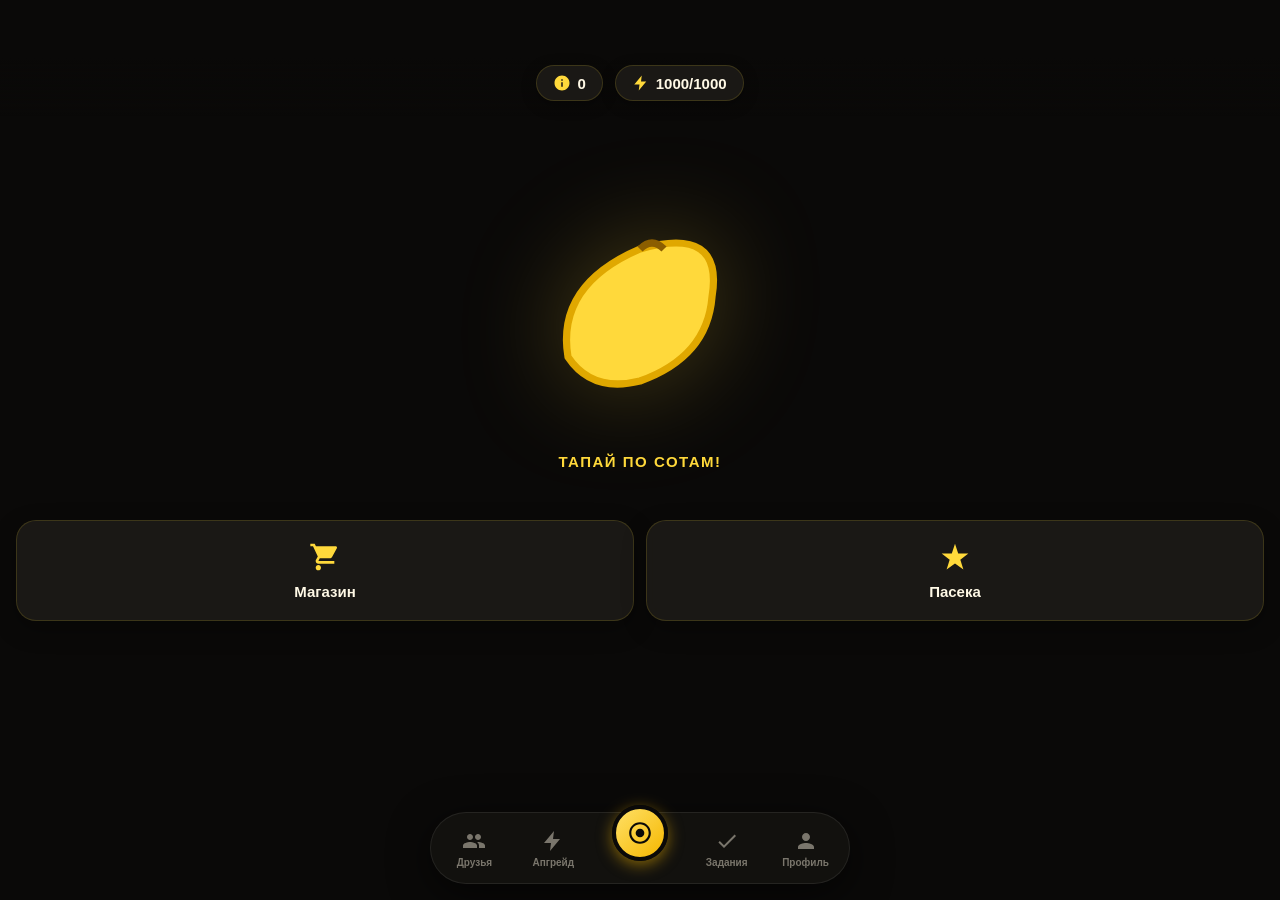
==== commit 09e2210e: "Update index.html" ====
--- a/index.html
+++ b/index.html
@@ -48,15 +48,9 @@
 
     <!-- UPGRADES (АПГРЕЙДЕР) -->
     <section id="page-boosts" class="page">
-      <!-- Анимированное свечение ТОЛЬКО в верхней части -->
-      <div class="bg-aurora">
-        <div class="aurora-blob blob-1"></div>
-        <div class="aurora-blob blob-2"></div>
-      </div>
-
       <div class="upgrader-layout">
         
-        <!-- Верхняя часть с колесом -->
+        <!-- Верхняя часть с колесом (возвышается над стеклом) -->
         <div class="wheel-top-section">
           <div class="wheel-container">
             <div class="wheel-glow"></div>
@@ -94,53 +88,32 @@
           </div>
         </div>
 
-        <!-- Место под картинку-баннер -->
-        <div class="banner-image-placeholder">
-          <!-- <img src="your-banner.png" alt="Banner"> -->
-          <div class="banner-overlay"></div>
-        </div>
+        <!-- Стеклянная панель снизу -->
+        <div class="glass-panel">
+          <div class="upgrade-panel">
+            <div class="multiplier-grid">
+              <button class="mult-btn" data-mult="1.5">x1.5</button>
+              <button class="mult-btn active" data-mult="2">x2</button>
+              <button class="mult-btn" data-mult="5">x5</button>
+              <button class="mult-btn" data-mult="10">x10</button>
+            </div>
+            
+            <div class="chance-info">
+              Шанс успеха: <span id="chanceText">50%</span>
+            </div>
+            
+            <button class="btn primary upgrade-action-btn" id="upgradeBtn">
+              Улучшить
+            </button>
+          </div>
 
-        <!-- Стеклянная панель снизу (Bottom Sheet) -->
-        <div class="glass-panel" id="glassPanel">
-          <div class="drag-handle" id="dragHandle">
-            <div class="drag-line"></div>
-          </div>
-          
-          <div class="panel-content">
-            <div class="upgrade-panel">
-              <div class="multiplier-grid">
-                <button class="mult-btn" data-mult="1.5">x1.5</button>
-                <button class="mult-btn active" data-mult="2">x2</button>
-                <button class="mult-btn" data-mult="5">x5</button>
-                <button class="mult-btn" data-mult="10">x10</button>
-              </div>
-              
-              <div class="chance-info">
-                Шанс успеха: <span id="chanceText">50%</span>
-              </div>
-              
-              <!-- Кнопка-ползунок -->
-              <div class="slider-container" id="sliderContainer">
-                <div class="slider-track">
-                  <div class="slider-fill" id="sliderFill"></div>
-                  <span class="slider-text" id="sliderText">SWIPE TO UPGRADE</span>
-                  <div class="slider-thumb" id="sliderThumb">
-                    <svg viewBox="0 0 24 24">
-                      <path d="M5 12h14M12 5l7 7-7 7" stroke="#0a0908" stroke-width="2.5" stroke-linecap="round" stroke-linejoin="round" fill="none"/>
-                    </svg>
-                  </div>
-                </div>
-              </div>
+          <!-- Инвентарь -->
+          <div class="inventory-section">
+            <div class="inventory-header">
+              <h3>Ваш инвентарь</h3>
+              <span class="items-count" id="invCount">6 предметов</span>
             </div>
-
-            <!-- Инвентарь -->
-            <div class="inventory-section">
-              <div class="inventory-header">
-                <h3>Ваш инвентарь</h3>
-                <span class="items-count" id="invCount">6 предметов</span>
-              </div>
-              <div class="inventory-list" id="inventoryList"></div>
-            </div>
+            <div class="inventory-list" id="inventoryList"></div>
           </div>
         </div>
 
@@ -201,8 +174,10 @@
     
     <button data-page="tap" class="nav-btn center-btn active">
       <div class="center-btn-inner">
+        <!-- Новая иконка (Сота/Монета) -->
         <svg viewBox="0 0 24 24">
-          <path d="M12 2C6.48 2 2 6.48 2 12s4.48 10 10 10 10-4.48 10-10S17.52 2 12 2z" fill="#0a0908"/>
+          <path d="M12 2C6.48 2 2 6.48 2 12s4.48 10 10 10 10-4.48 10-10S17.52 2 12 2zm0 18c-4.41 0-8-3.59-8-8s3.59-8 8-8 8 3.59 8 8-3.59 8-8 8z" fill="#0a0908"/>
+          <circle cx="12" cy="12" r="4" fill="#0a0908"/>
         </svg>
       </div>
     </button>
--- a/styles.css
+++ b/styles.css
@@ -105,15 +105,15 @@
    ========================================= */
 #page-boosts { padding: 0; position: relative; justify-content: flex-start; background: transparent; height: 100dvh; overflow: hidden; }
 
-/* Анимированный фон (волны) */
+/* Анимированное свечение (только сверху) */
 .bg-aurora {
-  position: absolute; top: 0; left: 0; width: 100%; height: 100%;
+  position: absolute; top: 0; left: 0; width: 100%; height: 50vh;
   overflow: hidden; z-index: 0; pointer-events: none;
 }
 .aurora-blob {
   position: absolute;
   width: 300px; height: 300px;
-  background: rgba(255, 217, 59, 0.08);
+  background: rgba(255, 217, 59, 0.1);
   border-radius: 50%;
   filter: blur(60px);
 }
@@ -151,8 +151,8 @@
 .glass-panel {
   position: absolute;
   bottom: 0; left: 0; right: 0;
-  height: 100%; /* По умолчанию скрыта */
-  max-height: 90vh; /* Максимум на весь экран */
+  height: 100%;
+  max-height: 90vh;
   background: rgba(20, 18, 16, 0.85);
   backdrop-filter: blur(30px);
   -webkit-backdrop-filter: blur(30px);
@@ -165,24 +165,21 @@
   align-items: center;
   z-index: 10;
   box-shadow: 0 -10px 40px rgba(0,0,0,0.8);
-  transform: translateY(calc(100% - 380px)); /* Начальная позиция (видны только кнопки) */
-  transition: transform 0.3s cubic-bezier(0.175, 0.885, 0.32, 1.275);
-}
-
-/* Убираем черную линию (если была) */
-.glass-panel::before {
-  display: none;
+  transform: translateY(calc(100% - 380px));
+  /* Убираем черную линию */
+  border-bottom: none;
 }
 
 /* Ручка для свайпа */
 .drag-handle {
   width: 100%;
-  height: 24px;
+  height: 30px;
   display: flex;
   justify-content: center;
   align-items: center;
   cursor: grab;
-  touch-action: none;
+  /* КРИТИЧЕСКИ ВАЖНО для свайпа в Telegram */
+  touch-action: none; 
   margin-bottom: 10px;
 }
 .drag-line {
@@ -249,18 +246,18 @@
 .nav-btn.active:not(.center-btn) { color: var(--accent); }
 .nav-btn.active:not(.center-btn) svg { transform: translateY(-2px); }
 
-/* Центральная кнопка (теперь аккуратнее) */
+/* Центральная кнопка */
 .center-btn { position: relative; display: flex; justify-content: center; align-items: center; background: none; z-index: 1001; }
 .center-btn-inner {
   position: absolute; 
-  top: -8px; /* Опустили */
-  width: 60px; height: 60px; /* Чуть меньше */
+  top: -8px; 
+  width: 56px; height: 56px; 
   background: var(--accent-grad); border-radius: 50%;
   display: flex; align-items: center; justify-content: center;
   box-shadow: 0 4px 15px rgba(245, 183, 0, 0.5); border: 4px solid var(--bg); 
   transition: transform 0.1s cubic-bezier(0.175, 0.885, 0.32, 1.275);
 }
-.center-btn-inner svg { width: 28px; height: 28px; fill: #0a0908; }
+.center-btn-inner svg { width: 26px; height: 26px; fill: #0a0908; }
 .center-btn:active .center-btn-inner { transform: scale(0.92); }
 
 /* ============ ТОСТ ============ */
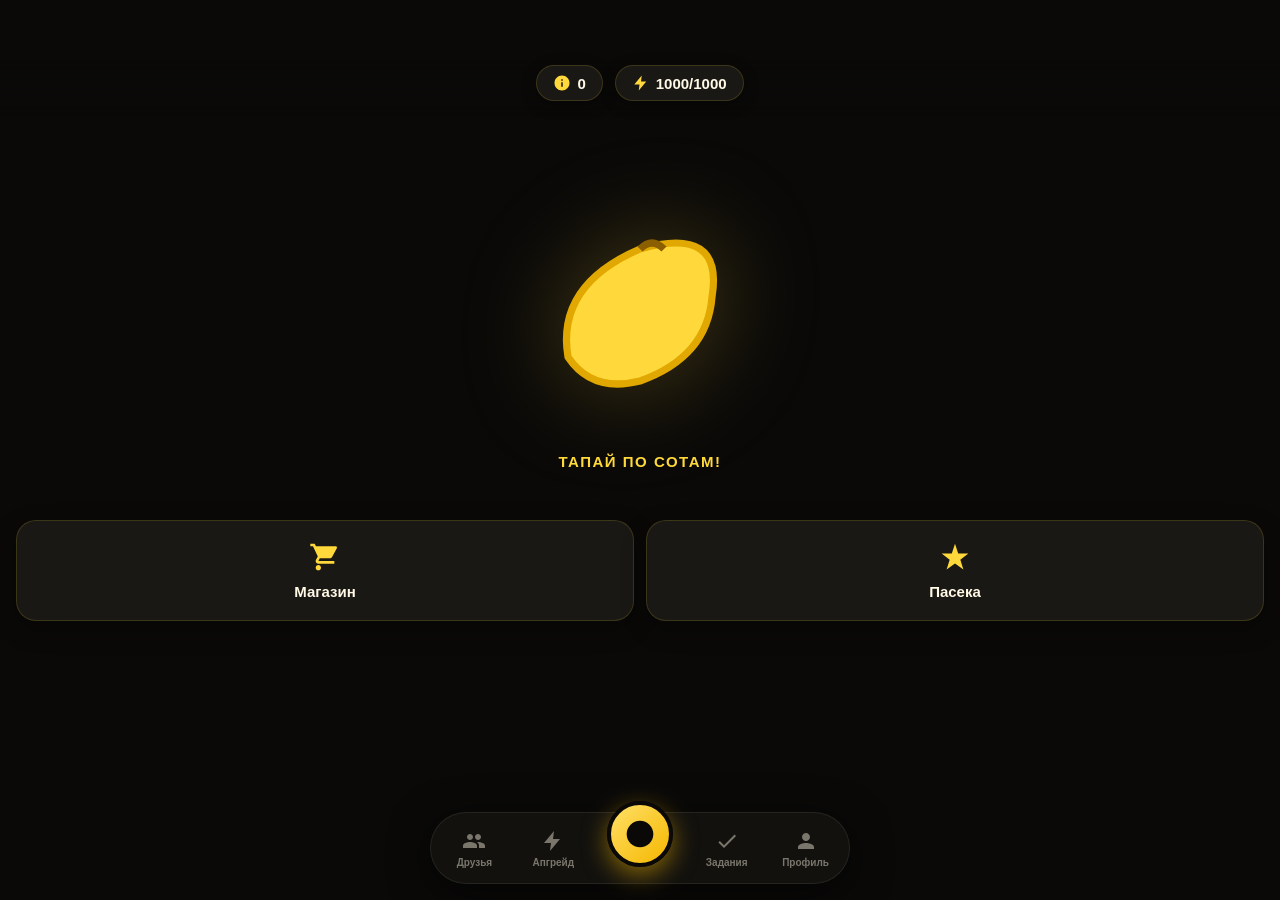
==== commit 4e1faef4: "Update index.html" ====
--- a/index.html
+++ b/index.html
@@ -48,9 +48,15 @@
 
     <!-- UPGRADES (АПГРЕЙДЕР) -->
     <section id="page-boosts" class="page">
+      <!-- Анимированное свечение на фоне -->
+      <div class="bg-aurora">
+        <div class="aurora-blob blob-1"></div>
+        <div class="aurora-blob blob-2"></div>
+      </div>
+
       <div class="upgrader-layout">
         
-        <!-- Верхняя часть с колесом (возвышается над стеклом) -->
+        <!-- Верхняя часть с колесом -->
         <div class="wheel-top-section">
           <div class="wheel-container">
             <div class="wheel-glow"></div>
@@ -88,32 +94,53 @@
           </div>
         </div>
 
-        <!-- Стеклянная панель снизу -->
-        <div class="glass-panel">
-          <div class="upgrade-panel">
-            <div class="multiplier-grid">
-              <button class="mult-btn" data-mult="1.5">x1.5</button>
-              <button class="mult-btn active" data-mult="2">x2</button>
-              <button class="mult-btn" data-mult="5">x5</button>
-              <button class="mult-btn" data-mult="10">x10</button>
+        <!-- Место под картинку-баннер -->
+        <div class="banner-image-placeholder">
+          <!-- <img src="your-banner.png" alt="Banner"> -->
+          <div class="banner-overlay"></div>
+        </div>
+
+        <!-- Стеклянная панель снизу (Bottom Sheet) -->
+        <div class="glass-panel" id="glassPanel">
+          <div class="drag-handle" id="dragHandle">
+            <div class="drag-line"></div>
+          </div>
+          
+          <div class="panel-content">
+            <div class="upgrade-panel">
+              <div class="multiplier-grid">
+                <button class="mult-btn" data-mult="1.5">x1.5</button>
+                <button class="mult-btn active" data-mult="2">x2</button>
+                <button class="mult-btn" data-mult="5">x5</button>
+                <button class="mult-btn" data-mult="10">x10</button>
+              </div>
+              
+              <div class="chance-info">
+                Шанс успеха: <span id="chanceText">50%</span>
+              </div>
+              
+              <!-- Кнопка-ползунок -->
+              <div class="slider-container" id="sliderContainer">
+                <div class="slider-track">
+                  <div class="slider-fill" id="sliderFill"></div>
+                  <span class="slider-text" id="sliderText">SWIPE TO UPGRADE</span>
+                  <div class="slider-thumb" id="sliderThumb">
+                    <svg viewBox="0 0 24 24">
+                      <path d="M5 12h14M12 5l7 7-7 7" stroke="#0a0908" stroke-width="2.5" stroke-linecap="round" stroke-linejoin="round" fill="none"/>
+                    </svg>
+                  </div>
+                </div>
+              </div>
             </div>
-            
-            <div class="chance-info">
-              Шанс успеха: <span id="chanceText">50%</span>
+
+            <!-- Инвентарь -->
+            <div class="inventory-section">
+              <div class="inventory-header">
+                <h3>Ваш инвентарь</h3>
+                <span class="items-count" id="invCount">6 предметов</span>
+              </div>
+              <div class="inventory-list" id="inventoryList"></div>
             </div>
-            
-            <button class="btn primary upgrade-action-btn" id="upgradeBtn">
-              Улучшить
-            </button>
-          </div>
-
-          <!-- Инвентарь -->
-          <div class="inventory-section">
-            <div class="inventory-header">
-              <h3>Ваш инвентарь</h3>
-              <span class="items-count" id="invCount">6 предметов</span>
-            </div>
-            <div class="inventory-list" id="inventoryList"></div>
           </div>
         </div>
 
@@ -174,10 +201,8 @@
     
     <button data-page="tap" class="nav-btn center-btn active">
       <div class="center-btn-inner">
-        <!-- Новая иконка (Сота/Монета) -->
         <svg viewBox="0 0 24 24">
-          <path d="M12 2C6.48 2 2 6.48 2 12s4.48 10 10 10 10-4.48 10-10S17.52 2 12 2zm0 18c-4.41 0-8-3.59-8-8s3.59-8 8-8 8 3.59 8 8-3.59 8-8 8z" fill="#0a0908"/>
-          <circle cx="12" cy="12" r="4" fill="#0a0908"/>
+          <path d="M12 2C6.48 2 2 6.48 2 12s4.48 10 10 10 10-4.48 10-10S17.52 2 12 2z" fill="#0a0908"/>
         </svg>
       </div>
     </button>
--- a/styles.css
+++ b/styles.css
@@ -36,15 +36,13 @@
   transition: opacity 0.3s ease;
 }
 
-body.on-upgrader .topbar { opacity: 0; pointer-events: none; }
-
-body.on-upgrader {
-  background: #0a0908;
-  padding-bottom: 0;
-  height: 100vh;
-  height: 100dvh;
-  overflow: hidden; 
-}
+body.on-upgrader .topbar {
+  opacity: 0;
+  pointer-events: none;
+}
+
+/* Убираем черную полосу на апгрейдере */
+body.on-upgrader { background: radial-gradient(circle at top, #1a1714 0%, var(--bg) 60%); }
 
 .stat { 
   pointer-events: auto;
@@ -58,11 +56,10 @@
 .ico { width: 18px; height: 18px; fill: var(--accent); }
 
 /* ============ СТРАНИЦЫ ============ */
-#app { flex: 1; display: flex; flex-direction: column; height: 100%; }
+#app { flex: 1; display: flex; flex-direction: column; }
 .page { 
   display: none; padding: 0 16px; animation: fade 0.3s ease; 
   flex: 1; flex-direction: column; justify-content: center;
-  height: 100%;
 }
 .page.active { display: flex; }
 @keyframes fade { from { opacity: 0; transform: translateY(8px);} to { opacity:1; transform: none;} }
@@ -70,194 +67,345 @@
 .muted { color: var(--muted); font-size: 13px; }
 
 /* ============ ТАП-ЗОНА ============ */
-.tap-zone { display: flex; flex-direction: column; align-items: center; justify-content: center; margin-top: 20px; margin-bottom: 40px; }
-.banana { width: 240px; height: 240px; cursor: pointer; transition: transform 0.1s; filter: drop-shadow(0 0 50px rgba(255, 217, 59, 0.25)); display: flex; align-items: center; justify-content: center; }
+.tap-zone { 
+  display: flex; flex-direction: column; align-items: center; justify-content: center; 
+  margin-top: 20px; margin-bottom: 40px;
+}
+.banana { 
+  width: 240px; height: 240px; cursor: pointer; 
+  transition: transform 0.1s cubic-bezier(0.175, 0.885, 0.32, 1.275); 
+  filter: drop-shadow(0 0 50px rgba(255, 217, 59, 0.25)); 
+  display: flex; align-items: center; justify-content: center;
+}
 .banana:active { transform: scale(0.9); }
 .banana svg, .banana img { width: 100%; height: 100%; object-fit: contain; }
 .tap-hint { margin-top: 24px; color: var(--accent); font-size: 15px; font-weight: 700; text-transform: uppercase; letter-spacing: 1.5px; }
 
 .quick-actions { display: flex; gap: 12px; margin-top: 10px; }
-.action-card { flex: 1; background: var(--card); border: 1px solid var(--card-border); border-radius: 20px; padding: 20px 16px; display: flex; flex-direction: column; align-items: center; gap: 10px; font-weight: 600; font-size: 15px; cursor: pointer; transition: transform 0.1s; backdrop-filter: blur(10px); box-shadow: 0 8px 25px rgba(0,0,0,0.3); }
+.action-card {
+  flex: 1; background: var(--card); border: 1px solid var(--card-border);
+  border-radius: 20px; padding: 20px 16px; display: flex; flex-direction: column;
+  align-items: center; gap: 10px; font-weight: 600; font-size: 15px;
+  cursor: pointer; transition: transform 0.1s; backdrop-filter: blur(10px);
+  box-shadow: 0 8px 25px rgba(0,0,0,0.3);
+}
 .action-card:active { transform: scale(0.96); }
 .action-card svg { width: 32px; height: 32px; fill: var(--accent); }
 
 /* ============ КАРТОЧКИ ============ */
 .card-list { display: flex; flex-direction: column; gap: 12px; width: 100%; }
-.card { background: var(--card); border-radius: 20px; padding: 16px; display: flex; align-items: center; gap: 14px; border: 1px solid var(--card-border); backdrop-filter: blur(10px); box-shadow: 0 4px 15px rgba(0,0,0,0.2); }
-.card-icon { width: 48px; height: 48px; border-radius: 14px; background: rgba(255, 217, 59, 0.1); display: flex; align-items: center; justify-content: center; flex-shrink: 0; }
+.card {
+  background: var(--card); border-radius: 20px; padding: 16px;
+  display: flex; align-items: center; gap: 14px;
+  border: 1px solid var(--card-border);
+  backdrop-filter: blur(10px); -webkit-backdrop-filter: blur(10px);
+  box-shadow: 0 4px 15px rgba(0,0,0,0.2);
+}
+.card-icon {
+  width: 48px; height: 48px; border-radius: 14px;
+  background: rgba(255, 217, 59, 0.1); 
+  display: flex; align-items: center; justify-content: center; flex-shrink: 0;
+}
 .card-icon svg { width: 24px; height: 24px; fill: var(--accent); }
 .card-body { flex: 1; min-width: 0; }
 .card-title { font-weight: 600; font-size: 15px; }
 .card-desc { color: var(--muted); font-size: 13px; margin-top: 2px; }
 
-.btn { border: none; border-radius: 14px; padding: 10px 16px; font-weight: 600; font-size: 13px; cursor: pointer; transition: all 0.15s; white-space: nowrap; }
+.btn {
+  border: none; border-radius: 14px; padding: 10px 16px;
+  font-weight: 600; font-size: 13px; cursor: pointer;
+  transition: all 0.15s; white-space: nowrap;
+}
 .btn:active { transform: scale(0.95); }
 .btn.primary { background: var(--accent-grad); color: #0a0908; }
 .btn.danger { background: rgba(255, 77, 77, 0.15); color: var(--danger); border: 1px solid rgba(255, 77, 77, 0.3); }
 .btn:disabled { background: rgba(255,255,255,0.05); color: var(--muted); border: 1px solid transparent; }
 
-.ref-box { background: var(--card); border-radius: 16px; padding: 16px; margin: 12px 0; font-size: 12px; color: var(--muted); word-break: break-all; text-align: center; border: 1px solid var(--card-border); }
-.profile-card { background: var(--card); border-radius: 20px; padding: 20px; display: flex; align-items: center; gap: 16px; margin-bottom: 16px; border: 1px solid var(--card-border); backdrop-filter: blur(10px); }
-.avatar { width: 64px; height: 64px; border-radius: 50%; background: var(--accent-grad); display: flex; align-items: center; justify-content: center; font-size: 32px; color: #0a0908; }
+/* ============ ДРУЗЬЯ И ПРОФИЛЬ ============ */
+.ref-box {
+  background: var(--card); border-radius: 16px; padding: 16px;
+  margin: 12px 0; font-size: 12px; color: var(--muted);
+  word-break: break-all; text-align: center; border: 1px solid var(--card-border);
+}
+.profile-card {
+  background: var(--card); border-radius: 20px; padding: 20px;
+  display: flex; align-items: center; gap: 16px; margin-bottom: 16px;
+  border: 1px solid var(--card-border); backdrop-filter: blur(10px);
+}
+.avatar {
+  width: 64px; height: 64px; border-radius: 50%;
+  background: var(--accent-grad); display: flex; align-items: center; justify-content: center;
+  font-size: 32px; color: #0a0908;
+}
 
 /* =========================================
-   АПГРЕЙДЕР + СВАЙП (Bottom Sheet)
+   АПГРЕЙДЕР (Стеклянная панель)
    ========================================= */
-#page-boosts { padding: 0; position: relative; justify-content: flex-start; background: transparent; height: 100dvh; overflow: hidden; }
-
-/* Анимированное свечение (только сверху) */
-.bg-aurora {
-  position: absolute; top: 0; left: 0; width: 100%; height: 50vh;
-  overflow: hidden; z-index: 0; pointer-events: none;
-}
-.aurora-blob {
+#page-boosts {
+  padding: 0;
+  position: relative;
+  justify-content: flex-start;
+  background: transparent; /* Фон задается в body.on-upgrader */
+}
+
+.upgrader-layout {
+  display: flex;
+  flex-direction: column;
+  width: 100%;
+  height: 100%;
+  min-height: 100vh;
+}
+
+/* Верхняя секция (Колесо) */
+.wheel-top-section {
+  display: flex;
+  justify-content: center;
+  padding-top: 50px;
+  padding-bottom: 40px;
+  z-index: 2;
+}
+
+.wheel-container {
+  position: relative;
+  width: 300px;
+  height: 300px;
+  display: flex;
+  justify-content: center;
+  align-items: center;
+}
+
+.wheel-glow {
   position: absolute;
-  width: 300px; height: 300px;
-  background: rgba(255, 217, 59, 0.1);
+  width: 220px;
+  height: 220px;
+  background: rgba(255, 217, 59, 0.12);
+  filter: blur(50px);
   border-radius: 50%;
-  filter: blur(60px);
-}
-.blob-1 { top: -100px; left: -100px; animation: floatBlob1 10s infinite alternate; }
-.blob-2 { top: 20%; right: -100px; animation: floatBlob2 12s infinite alternate; }
-
-@keyframes floatBlob1 {
-  0% { transform: translate(0, 0) scale(1); }
-  100% { transform: translate(50px, 50px) scale(1.2); }
-}
-@keyframes floatBlob2 {
-  0% { transform: translate(0, 0) scale(1); }
-  100% { transform: translate(-50px, 80px) scale(0.9); }
-}
-
-.upgrader-layout { display: flex; flex-direction: column; width: 100%; height: 100%; position: relative; z-index: 1; }
-
-.wheel-top-section { display: flex; justify-content: center; padding-top: 50px; z-index: 3; }
-.wheel-container { position: relative; width: 260px; height: 260px; display: flex; justify-content: center; align-items: center; }
-.wheel-glow { position: absolute; width: 200px; height: 200px; background: rgba(255, 217, 59, 0.12); filter: blur(50px); border-radius: 50%; z-index: 0; pointer-events: none; }
-.wheel-svg { position: absolute; top: 0; left: 0; width: 100%; height: 100%; z-index: 1; filter: drop-shadow(0 15px 30px rgba(0,0,0,0.8)); }
-.wheel-center-item { position: relative; font-size: 70px; z-index: 2; pointer-events: none; filter: drop-shadow(0 6px 12px rgba(0,0,0,0.8)); animation: float 3s ease-in-out infinite; }
-
-@keyframes float { 0%, 100% { transform: translateY(0); } 50% { transform: translateY(-6px); } }
-
-.wheel-arrow { position: absolute; top: 0; left: 0; width: 100%; height: 100%; z-index: 3; pointer-events: none; transform: rotate(0deg); }
-.wheel-arrow svg { position: absolute; top: -12px; left: 50%; margin-left: -16px; width: 32px; height: 32px; filter: drop-shadow(0 6px 8px rgba(0,0,0,0.9)); transform-origin: center 142px; }
-.spinning-arrow { transition: transform 3.5s cubic-bezier(0.1, 0.9, 0.1, 1); }
-
-.banner-image-placeholder { position: relative; width: 100%; height: 120px; margin-top: -30px; z-index: 1; overflow: hidden; }
-.banner-image-placeholder img { width: 100%; height: 100%; object-fit: cover; opacity: 0.5; }
-.banner-overlay { position: absolute; top: 0; left: 0; right: 0; height: 50%; background: linear-gradient(to bottom, rgba(10,9,8,1) 0%, rgba(10,9,8,0) 100%); z-index: 2; pointer-events: none; }
-
-/* Выдвижная панель (Bottom Sheet) */
+  z-index: 0;
+  pointer-events: none;
+}
+
+.wheel-svg {
+  position: absolute;
+  top: 0; left: 0;
+  width: 100%; height: 100%;
+  z-index: 1;
+  filter: drop-shadow(0 15px 30px rgba(0,0,0,0.8)); 
+}
+
+.wheel-center-item {
+  position: relative;
+  font-size: 80px;
+  z-index: 2;
+  pointer-events: none;
+  filter: drop-shadow(0 6px 12px rgba(0,0,0,0.8));
+  animation: float 3s ease-in-out infinite;
+}
+
+@keyframes float {
+  0% { transform: translateY(0px); }
+  50% { transform: translateY(-6px); }
+  100% { transform: translateY(0px); }
+}
+
+/* Стрелка */
+.wheel-arrow {
+  position: absolute;
+  top: 0; left: 0; 
+  width: 100%; height: 100%;
+  z-index: 3;
+  pointer-events: none;
+  transform: rotate(0deg); 
+}
+
+.wheel-arrow svg {
+  position: absolute;
+  top: -12px; 
+  left: 50%;
+  margin-left: -16px; 
+  width: 32px;
+  height: 32px;
+  filter: drop-shadow(0 6px 8px rgba(0,0,0,0.9));
+  transform-origin: center 162px; 
+}
+
+/* Азартная анимация (6 секунд с резким стартом) */
+.spinning-arrow {
+  transition: transform 6s cubic-bezier(0.05, 0.9, 0.1, 1);
+}
+
+/* Стеклянная панель снизу */
 .glass-panel {
-  position: absolute;
-  bottom: 0; left: 0; right: 0;
-  height: 100%;
-  max-height: 90vh;
-  background: rgba(20, 18, 16, 0.85);
-  backdrop-filter: blur(30px);
-  -webkit-backdrop-filter: blur(30px);
-  border-top: 1px solid rgba(255, 255, 255, 0.1);
-  border-top-left-radius: 32px;
-  border-top-right-radius: 32px;
-  padding: 12px 16px 90px 16px;
+  flex: 1;
+  background: rgba(20, 18, 16, 0.65);
+  backdrop-filter: blur(25px);
+  -webkit-backdrop-filter: blur(25px);
+  border-top: 1px solid rgba(255, 255, 255, 0.08);
+  border-top-left-radius: 36px;
+  border-top-right-radius: 36px;
+  padding: 30px 16px 20px 16px;
   display: flex;
   flex-direction: column;
   align-items: center;
-  z-index: 10;
-  box-shadow: 0 -10px 40px rgba(0,0,0,0.8);
-  transform: translateY(calc(100% - 380px));
-  /* Убираем черную линию */
-  border-bottom: none;
-}
-
-/* Ручка для свайпа */
-.drag-handle {
-  width: 100%;
-  height: 30px;
-  display: flex;
-  justify-content: center;
-  align-items: center;
-  cursor: grab;
-  /* КРИТИЧЕСКИ ВАЖНО для свайпа в Telegram */
-  touch-action: none; 
-  margin-bottom: 10px;
-}
-.drag-line {
-  width: 40px;
-  height: 4px;
-  background: rgba(255, 255, 255, 0.2);
-  border-radius: 2px;
-}
-
-.panel-content {
+  margin-top: -100px; /* Наезд стекла на колесо */
+  z-index: 1;
+  box-shadow: 0 -10px 40px rgba(0,0,0,0.5);
+}
+
+.upgrade-panel {
   width: 100%;
   max-width: 320px;
+}
+
+.multiplier-grid {
+  display: grid;
+  grid-template-columns: repeat(4, 1fr);
+  gap: 8px;
+  margin-bottom: 16px;
+}
+
+.mult-btn {
+  background: rgba(255,255,255,0.05);
+  border: 1px solid transparent;
+  color: var(--muted);
+  padding: 12px 0;
+  border-radius: 12px;
+  font-weight: 700;
+  font-size: 14px;
+  cursor: pointer;
+  transition: all 0.2s;
+}
+
+.mult-btn.active {
+  background: var(--accent-grad);
+  color: #0a0908;
+  box-shadow: 0 4px 15px rgba(245, 183, 0, 0.3);
+}
+
+.chance-info {
+  text-align: center;
+  margin-bottom: 20px;
+  font-weight: 500;
+  color: var(--muted);
+  font-size: 14px;
+}
+
+.chance-info span {
+  color: var(--accent);
+  font-weight: 700;
+  font-size: 16px;
+}
+
+.upgrade-action-btn {
+  width: 100%;
+  font-size: 16px;
+  padding: 16px;
+  border-radius: 16px;
+  text-transform: uppercase;
+  letter-spacing: 1px;
+  box-shadow: 0 8px 25px rgba(245, 183, 0, 0.3);
+}
+
+.inventory-section {
+  width: 100%;
+  max-width: 320px;
+  margin-top: 30px;
+}
+
+.inventory-header {
+  display: flex;
+  justify-content: space-between;
+  align-items: center;
+  margin-bottom: 12px;
+}
+
+.inventory-header h3 {
+  font-size: 18px;
+  font-weight: 700;
+}
+
+.items-count {
+  font-size: 12px;
+  color: var(--muted);
+  background: rgba(255,255,255,0.05);
+  padding: 4px 10px;
+  border-radius: 10px;
+}
+
+.inventory-list {
+  display: flex;
+  gap: 12px;
+  overflow-x: auto;
+  padding-bottom: 10px;
+  scrollbar-width: none;
+}
+
+.inventory-list::-webkit-scrollbar { display: none; }
+
+.inv-item {
+  flex-shrink: 0;
+  width: 76px;
+  background: rgba(255,255,255,0.03);
+  border: 2px solid rgba(255,255,255,0.05);
+  border-radius: 16px;
+  padding: 12px 8px;
   display: flex;
   flex-direction: column;
-  overflow-y: auto;
-  scrollbar-width: none;
-}
-.panel-content::-webkit-scrollbar { display: none; }
-
-.upgrade-panel { width: 100%; margin-bottom: 20px; }
-.multiplier-grid { display: flex; gap: 6px; margin-bottom: 12px; justify-content: center; }
-.mult-btn { background: rgba(255,255,255,0.05); border: 1px solid transparent; color: var(--muted); padding: 8px 14px; border-radius: 10px; font-weight: 600; font-size: 12px; cursor: pointer; transition: all 0.2s; }
-.mult-btn.active { background: var(--accent-grad); color: #0a0908; box-shadow: 0 4px 15px rgba(245, 183, 0, 0.3); }
-
-.chance-info { text-align: center; margin-bottom: 16px; font-weight: 500; color: var(--muted); font-size: 13px; }
-.chance-info span { color: var(--accent); font-weight: 700; font-size: 15px; }
-
-/* Ползунок */
-.slider-container { width: 100%; height: 52px; background: rgba(255,255,255,0.03); border-radius: 16px; position: relative; overflow: hidden; margin-bottom: 10px; border: 1px solid rgba(255,255,255,0.08); }
-.slider-track { position: absolute; top: 0; left: 0; width: 100%; height: 100%; display: flex; align-items: center; justify-content: center; }
-.slider-fill { position: absolute; top: 0; left: 0; height: 100%; width: 0%; background: var(--accent-grad); transition: width 0.1s linear; pointer-events: none; border-radius: 16px 0 0 16px; }
-.slider-text { position: relative; z-index: 1; color: rgba(255, 255, 255, 0.4); font-weight: 700; font-size: 12px; letter-spacing: 1px; text-transform: uppercase; pointer-events: none; }
-.slider-thumb { position: absolute; top: 4px; left: 4px; width: 42px; height: 42px; background: var(--accent-grad); border-radius: 12px; display: flex; align-items: center; justify-content: center; box-shadow: 0 4px 15px rgba(245, 183, 0, 0.4); cursor: grab; z-index: 2; touch-action: none; }
-.slider-thumb:active { cursor: grabbing; transform: scale(0.95); }
-.slider-thumb svg { width: 20px; height: 20px; }
-
-/* Инвентарь */
-.inventory-section { width: 100%; margin-top: 10px; }
-.inventory-header { display: flex; justify-content: space-between; align-items: center; margin-bottom: 12px; }
-.inventory-header h3 { font-size: 16px; font-weight: 700; }
-.items-count { font-size: 12px; color: var(--muted); background: rgba(255,255,255,0.05); padding: 4px 10px; border-radius: 10px; }
-
-.inventory-list { display: flex; gap: 12px; overflow-x: auto; padding-bottom: 10px; scrollbar-width: none; touch-action: pan-x; }
-.inventory-list::-webkit-scrollbar { display: none; }
-
-.inv-item { flex-shrink: 0; width: 76px; background: rgba(255,255,255,0.03); border: 2px solid rgba(255,255,255,0.05); border-radius: 16px; padding: 12px 8px; display: flex; flex-direction: column; align-items: center; gap: 8px; cursor: pointer; transition: all 0.2s; }
-.inv-item.selected { border-color: var(--accent); background: rgba(255, 217, 59, 0.08); box-shadow: 0 0 15px rgba(255, 217, 59, 0.15); }
+  align-items: center;
+  gap: 8px;
+  cursor: pointer;
+  transition: all 0.2s;
+}
+
+.inv-item.selected {
+  border-color: var(--accent);
+  background: rgba(255, 217, 59, 0.08);
+  box-shadow: 0 0 15px rgba(255, 217, 59, 0.15);
+}
+
 .inv-item-icon { font-size: 32px; }
-.inv-item-price { font-size: 11px; font-weight: 700; color: var(--muted); }
-.inv-item.selected .inv-item-price { color: var(--accent); }
+.inv-item-price { 
+  font-size: 11px; 
+  font-weight: 700; 
+  color: var(--muted); 
+}
+.inv-item.selected .inv-item-price {
+  color: var(--accent);
+}
 
 /* ============ НИЖНЕЕ МЕНЮ ============ */
 .bottomnav {
   position: fixed; bottom: calc(16px + env(safe-area-inset-bottom)); 
   left: 50%; transform: translateX(-50%);
   width: calc(100% - 24px); max-width: 420px; height: 72px;
-  background: rgba(20, 18, 15, 0.95); backdrop-filter: blur(25px);
+  background: rgba(20, 18, 15, 0.95); backdrop-filter: blur(25px); -webkit-backdrop-filter: blur(25px);
   border-radius: 36px; border: 1px solid rgba(255, 255, 255, 0.08);
   box-shadow: 0 10px 40px rgba(0,0,0,0.6); z-index: 1000;
   display: grid; grid-template-columns: 1fr 1fr 1.2fr 1fr 1fr; align-items: center; padding: 0 4px;
 }
-.nav-btn { background: none; border: none; color: var(--muted); display: flex; flex-direction: column; align-items: center; justify-content: center; gap: 4px; font-size: 10px; font-weight: 600; cursor: pointer; height: 100%; width: 100%; transition: color 0.2s; -webkit-tap-highlight-color: transparent; }
+.nav-btn {
+  background: none; border: none; color: var(--muted);
+  display: flex; flex-direction: column; align-items: center; justify-content: center;
+  gap: 4px; font-size: 10px; font-weight: 600; cursor: pointer; 
+  height: 100%; width: 100%; transition: color 0.2s;
+  -webkit-tap-highlight-color: transparent; background-color: transparent; 
+}
 .nav-btn svg { width: 24px; height: 24px; fill: currentColor; transition: transform 0.2s; }
 .nav-btn.active:not(.center-btn) { color: var(--accent); }
 .nav-btn.active:not(.center-btn) svg { transform: translateY(-2px); }
 
-/* Центральная кнопка */
+/* Центральная кнопка - опущена вниз */
 .center-btn { position: relative; display: flex; justify-content: center; align-items: center; background: none; z-index: 1001; }
 .center-btn-inner {
   position: absolute; 
-  top: -8px; 
-  width: 56px; height: 56px; 
+  top: -12px; /* Опустили (было -18px) */
+  width: 66px; height: 66px;
   background: var(--accent-grad); border-radius: 50%;
   display: flex; align-items: center; justify-content: center;
-  box-shadow: 0 4px 15px rgba(245, 183, 0, 0.5); border: 4px solid var(--bg); 
+  box-shadow: 0 8px 24px rgba(245, 183, 0, 0.5); border: 4px solid var(--bg); 
   transition: transform 0.1s cubic-bezier(0.175, 0.885, 0.32, 1.275);
 }
-.center-btn-inner svg { width: 26px; height: 26px; fill: #0a0908; }
+.center-btn-inner svg { width: 32px; height: 32px; fill: #0a0908; }
 .center-btn:active .center-btn-inner { transform: scale(0.92); }
 
 /* ============ ТОСТ ============ */
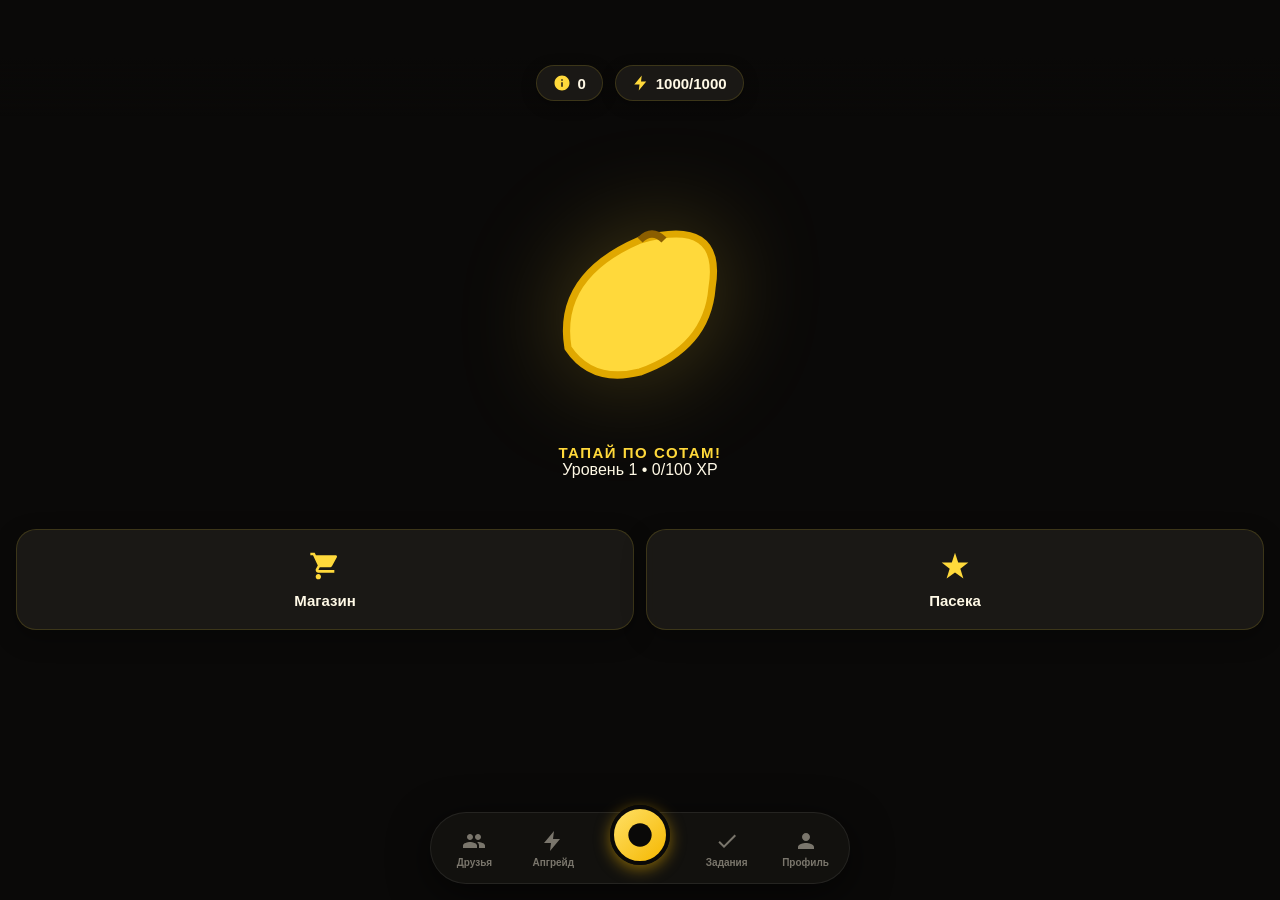
==== commit 283f2bfe: "Update index.html" ====
--- a/index.html
+++ b/index.html
@@ -32,6 +32,9 @@
           </svg>
         </div>
         <div class="tap-hint">ТАПАЙ ПО СОТАМ!</div>
+        <div class="level-info">
+          Уровень <span id="levelNum">1</span> • <span id="xpText">0/100</span> XP
+        </div>
       </div>
       
       <div class="quick-actions">
@@ -48,19 +51,15 @@
 
     <!-- UPGRADES (АПГРЕЙДЕР) -->
     <section id="page-boosts" class="page">
-      <!-- Анимированное свечение на фоне -->
       <div class="bg-aurora">
         <div class="aurora-blob blob-1"></div>
         <div class="aurora-blob blob-2"></div>
       </div>
 
       <div class="upgrader-layout">
-        
         <!-- Верхняя часть с колесом -->
         <div class="wheel-top-section">
           <div class="wheel-container">
-            <div class="wheel-glow"></div>
-            
             <svg class="wheel-svg" viewBox="0 0 200 200">
               <defs>
                 <linearGradient id="gradGrey" x1="0%" y1="0%" x2="100%" y2="100%">
@@ -94,13 +93,7 @@
           </div>
         </div>
 
-        <!-- Место под картинку-баннер -->
-        <div class="banner-image-placeholder">
-          <!-- <img src="your-banner.png" alt="Banner"> -->
-          <div class="banner-overlay"></div>
-        </div>
-
-        <!-- Стеклянная панель снизу (Bottom Sheet) -->
+        <!-- Стеклянная панель (Bottom Sheet) -->
         <div class="glass-panel" id="glassPanel">
           <div class="drag-handle" id="dragHandle">
             <div class="drag-line"></div>
@@ -143,7 +136,6 @@
             </div>
           </div>
         </div>
-
       </div>
     </section>
 
--- a/styles.css
+++ b/styles.css
@@ -36,13 +36,15 @@
   transition: opacity 0.3s ease;
 }
 
-body.on-upgrader .topbar {
-  opacity: 0;
-  pointer-events: none;
-}
-
-/* Убираем черную полосу на апгрейдере */
-body.on-upgrader { background: radial-gradient(circle at top, #1a1714 0%, var(--bg) 60%); }
+body.on-upgrader .topbar { opacity: 0; pointer-events: none; }
+
+body.on-upgrader {
+  background: #0a0908;
+  padding-bottom: 0;
+  height: 100vh;
+  height: 100dvh;
+  overflow: hidden; 
+}
 
 .stat { 
   pointer-events: auto;
@@ -56,10 +58,11 @@
 .ico { width: 18px; height: 18px; fill: var(--accent); }
 
 /* ============ СТРАНИЦЫ ============ */
-#app { flex: 1; display: flex; flex-direction: column; }
+#app { flex: 1; display: flex; flex-direction: column; height: 100%; }
 .page { 
   display: none; padding: 0 16px; animation: fade 0.3s ease; 
   flex: 1; flex-direction: column; justify-content: center;
+  height: 100%;
 }
 .page.active { display: flex; }
 @keyframes fade { from { opacity: 0; transform: translateY(8px);} to { opacity:1; transform: none;} }
@@ -67,345 +70,197 @@
 .muted { color: var(--muted); font-size: 13px; }
 
 /* ============ ТАП-ЗОНА ============ */
-.tap-zone { 
-  display: flex; flex-direction: column; align-items: center; justify-content: center; 
-  margin-top: 20px; margin-bottom: 40px;
-}
-.banana { 
-  width: 240px; height: 240px; cursor: pointer; 
-  transition: transform 0.1s cubic-bezier(0.175, 0.885, 0.32, 1.275); 
-  filter: drop-shadow(0 0 50px rgba(255, 217, 59, 0.25)); 
-  display: flex; align-items: center; justify-content: center;
-}
+.tap-zone { display: flex; flex-direction: column; align-items: center; justify-content: center; margin-top: 20px; margin-bottom: 40px; }
+.banana { width: 240px; height: 240px; cursor: pointer; transition: transform 0.1s; filter: drop-shadow(0 0 50px rgba(255, 217, 59, 0.25)); display: flex; align-items: center; justify-content: center; }
 .banana:active { transform: scale(0.9); }
 .banana svg, .banana img { width: 100%; height: 100%; object-fit: contain; }
 .tap-hint { margin-top: 24px; color: var(--accent); font-size: 15px; font-weight: 700; text-transform: uppercase; letter-spacing: 1.5px; }
 
 .quick-actions { display: flex; gap: 12px; margin-top: 10px; }
-.action-card {
-  flex: 1; background: var(--card); border: 1px solid var(--card-border);
-  border-radius: 20px; padding: 20px 16px; display: flex; flex-direction: column;
-  align-items: center; gap: 10px; font-weight: 600; font-size: 15px;
-  cursor: pointer; transition: transform 0.1s; backdrop-filter: blur(10px);
-  box-shadow: 0 8px 25px rgba(0,0,0,0.3);
-}
+.action-card { flex: 1; background: var(--card); border: 1px solid var(--card-border); border-radius: 20px; padding: 20px 16px; display: flex; flex-direction: column; align-items: center; gap: 10px; font-weight: 600; font-size: 15px; cursor: pointer; transition: transform 0.1s; backdrop-filter: blur(10px); box-shadow: 0 8px 25px rgba(0,0,0,0.3); }
 .action-card:active { transform: scale(0.96); }
 .action-card svg { width: 32px; height: 32px; fill: var(--accent); }
 
 /* ============ КАРТОЧКИ ============ */
 .card-list { display: flex; flex-direction: column; gap: 12px; width: 100%; }
-.card {
-  background: var(--card); border-radius: 20px; padding: 16px;
-  display: flex; align-items: center; gap: 14px;
-  border: 1px solid var(--card-border);
-  backdrop-filter: blur(10px); -webkit-backdrop-filter: blur(10px);
-  box-shadow: 0 4px 15px rgba(0,0,0,0.2);
-}
-.card-icon {
-  width: 48px; height: 48px; border-radius: 14px;
-  background: rgba(255, 217, 59, 0.1); 
-  display: flex; align-items: center; justify-content: center; flex-shrink: 0;
-}
+.card { background: var(--card); border-radius: 20px; padding: 16px; display: flex; align-items: center; gap: 14px; border: 1px solid var(--card-border); backdrop-filter: blur(10px); box-shadow: 0 4px 15px rgba(0,0,0,0.2); }
+.card-icon { width: 48px; height: 48px; border-radius: 14px; background: rgba(255, 217, 59, 0.1); display: flex; align-items: center; justify-content: center; flex-shrink: 0; }
 .card-icon svg { width: 24px; height: 24px; fill: var(--accent); }
 .card-body { flex: 1; min-width: 0; }
 .card-title { font-weight: 600; font-size: 15px; }
 .card-desc { color: var(--muted); font-size: 13px; margin-top: 2px; }
 
-.btn {
-  border: none; border-radius: 14px; padding: 10px 16px;
-  font-weight: 600; font-size: 13px; cursor: pointer;
-  transition: all 0.15s; white-space: nowrap;
-}
+.btn { border: none; border-radius: 14px; padding: 10px 16px; font-weight: 600; font-size: 13px; cursor: pointer; transition: all 0.15s; white-space: nowrap; }
 .btn:active { transform: scale(0.95); }
 .btn.primary { background: var(--accent-grad); color: #0a0908; }
 .btn.danger { background: rgba(255, 77, 77, 0.15); color: var(--danger); border: 1px solid rgba(255, 77, 77, 0.3); }
 .btn:disabled { background: rgba(255,255,255,0.05); color: var(--muted); border: 1px solid transparent; }
 
-/* ============ ДРУЗЬЯ И ПРОФИЛЬ ============ */
-.ref-box {
-  background: var(--card); border-radius: 16px; padding: 16px;
-  margin: 12px 0; font-size: 12px; color: var(--muted);
-  word-break: break-all; text-align: center; border: 1px solid var(--card-border);
-}
-.profile-card {
-  background: var(--card); border-radius: 20px; padding: 20px;
-  display: flex; align-items: center; gap: 16px; margin-bottom: 16px;
-  border: 1px solid var(--card-border); backdrop-filter: blur(10px);
-}
-.avatar {
-  width: 64px; height: 64px; border-radius: 50%;
-  background: var(--accent-grad); display: flex; align-items: center; justify-content: center;
-  font-size: 32px; color: #0a0908;
-}
+.ref-box { background: var(--card); border-radius: 16px; padding: 16px; margin: 12px 0; font-size: 12px; color: var(--muted); word-break: break-all; text-align: center; border: 1px solid var(--card-border); }
+.profile-card { background: var(--card); border-radius: 20px; padding: 20px; display: flex; align-items: center; gap: 16px; margin-bottom: 16px; border: 1px solid var(--card-border); backdrop-filter: blur(10px); }
+.avatar { width: 64px; height: 64px; border-radius: 50%; background: var(--accent-grad); display: flex; align-items: center; justify-content: center; font-size: 32px; color: #0a0908; }
 
 /* =========================================
-   АПГРЕЙДЕР (Стеклянная панель)
+   АПГРЕЙДЕР + СВАЙП (Bottom Sheet)
    ========================================= */
-#page-boosts {
-  padding: 0;
-  position: relative;
-  justify-content: flex-start;
-  background: transparent; /* Фон задается в body.on-upgrader */
-}
-
-.upgrader-layout {
+#page-boosts { padding: 0; position: relative; justify-content: flex-start; background: transparent; height: 100dvh; overflow: hidden; }
+
+/* Анимированный фон (волны) */
+.bg-aurora {
+  position: absolute; top: 0; left: 0; width: 100%; height: 100%;
+  overflow: hidden; z-index: 0; pointer-events: none;
+}
+.aurora-blob {
+  position: absolute;
+  width: 300px; height: 300px;
+  background: rgba(255, 217, 59, 0.08);
+  border-radius: 50%;
+  filter: blur(60px);
+}
+.blob-1 { top: -100px; left: -100px; animation: floatBlob1 10s infinite alternate; }
+.blob-2 { top: 20%; right: -100px; animation: floatBlob2 12s infinite alternate; }
+
+@keyframes floatBlob1 {
+  0% { transform: translate(0, 0) scale(1); }
+  100% { transform: translate(50px, 50px) scale(1.2); }
+}
+@keyframes floatBlob2 {
+  0% { transform: translate(0, 0) scale(1); }
+  100% { transform: translate(-50px, 80px) scale(0.9); }
+}
+
+.upgrader-layout { display: flex; flex-direction: column; width: 100%; height: 100%; position: relative; z-index: 1; }
+
+.wheel-top-section { display: flex; justify-content: center; padding-top: 50px; z-index: 3; }
+.wheel-container { position: relative; width: 260px; height: 260px; display: flex; justify-content: center; align-items: center; }
+.wheel-glow { position: absolute; width: 200px; height: 200px; background: rgba(255, 217, 59, 0.12); filter: blur(50px); border-radius: 50%; z-index: 0; pointer-events: none; }
+.wheel-svg { position: absolute; top: 0; left: 0; width: 100%; height: 100%; z-index: 1; filter: drop-shadow(0 15px 30px rgba(0,0,0,0.8)); }
+.wheel-center-item { position: relative; font-size: 70px; z-index: 2; pointer-events: none; filter: drop-shadow(0 6px 12px rgba(0,0,0,0.8)); animation: float 3s ease-in-out infinite; }
+
+@keyframes float { 0%, 100% { transform: translateY(0); } 50% { transform: translateY(-6px); } }
+
+.wheel-arrow { position: absolute; top: 0; left: 0; width: 100%; height: 100%; z-index: 3; pointer-events: none; transform: rotate(0deg); }
+.wheel-arrow svg { position: absolute; top: -12px; left: 50%; margin-left: -16px; width: 32px; height: 32px; filter: drop-shadow(0 6px 8px rgba(0,0,0,0.9)); transform-origin: center 142px; }
+.spinning-arrow { transition: transform 3.5s cubic-bezier(0.1, 0.9, 0.1, 1); }
+
+.banner-image-placeholder { position: relative; width: 100%; height: 120px; margin-top: -30px; z-index: 1; overflow: hidden; }
+.banner-image-placeholder img { width: 100%; height: 100%; object-fit: cover; opacity: 0.5; }
+.banner-overlay { position: absolute; top: 0; left: 0; right: 0; height: 50%; background: linear-gradient(to bottom, rgba(10,9,8,1) 0%, rgba(10,9,8,0) 100%); z-index: 2; pointer-events: none; }
+
+/* Выдвижная панель (Bottom Sheet) */
+.glass-panel {
+  position: absolute;
+  bottom: 0; left: 0; right: 0;
+  height: 100%; /* По умолчанию скрыта */
+  max-height: 90vh; /* Максимум на весь экран */
+  background: rgba(20, 18, 16, 0.85);
+  backdrop-filter: blur(30px);
+  -webkit-backdrop-filter: blur(30px);
+  border-top: 1px solid rgba(255, 255, 255, 0.1);
+  border-top-left-radius: 32px;
+  border-top-right-radius: 32px;
+  padding: 12px 16px 90px 16px;
   display: flex;
   flex-direction: column;
+  align-items: center;
+  z-index: 10;
+  box-shadow: 0 -10px 40px rgba(0,0,0,0.8);
+  transform: translateY(calc(100% - 380px)); /* Начальная позиция (видны только кнопки) */
+  transition: transform 0.3s cubic-bezier(0.175, 0.885, 0.32, 1.275);
+}
+
+/* Убираем черную линию (если была) */
+.glass-panel::before {
+  display: none;
+}
+
+/* Ручка для свайпа */
+.drag-handle {
   width: 100%;
-  height: 100%;
-  min-height: 100vh;
-}
-
-/* Верхняя секция (Колесо) */
-.wheel-top-section {
-  display: flex;
-  justify-content: center;
-  padding-top: 50px;
-  padding-bottom: 40px;
-  z-index: 2;
-}
-
-.wheel-container {
-  position: relative;
-  width: 300px;
-  height: 300px;
+  height: 24px;
   display: flex;
   justify-content: center;
   align-items: center;
-}
-
-.wheel-glow {
-  position: absolute;
-  width: 220px;
-  height: 220px;
-  background: rgba(255, 217, 59, 0.12);
-  filter: blur(50px);
-  border-radius: 50%;
-  z-index: 0;
-  pointer-events: none;
-}
-
-.wheel-svg {
-  position: absolute;
-  top: 0; left: 0;
-  width: 100%; height: 100%;
-  z-index: 1;
-  filter: drop-shadow(0 15px 30px rgba(0,0,0,0.8)); 
-}
-
-.wheel-center-item {
-  position: relative;
-  font-size: 80px;
-  z-index: 2;
-  pointer-events: none;
-  filter: drop-shadow(0 6px 12px rgba(0,0,0,0.8));
-  animation: float 3s ease-in-out infinite;
-}
-
-@keyframes float {
-  0% { transform: translateY(0px); }
-  50% { transform: translateY(-6px); }
-  100% { transform: translateY(0px); }
-}
-
-/* Стрелка */
-.wheel-arrow {
-  position: absolute;
-  top: 0; left: 0; 
-  width: 100%; height: 100%;
-  z-index: 3;
-  pointer-events: none;
-  transform: rotate(0deg); 
-}
-
-.wheel-arrow svg {
-  position: absolute;
-  top: -12px; 
-  left: 50%;
-  margin-left: -16px; 
-  width: 32px;
-  height: 32px;
-  filter: drop-shadow(0 6px 8px rgba(0,0,0,0.9));
-  transform-origin: center 162px; 
-}
-
-/* Азартная анимация (6 секунд с резким стартом) */
-.spinning-arrow {
-  transition: transform 6s cubic-bezier(0.05, 0.9, 0.1, 1);
-}
-
-/* Стеклянная панель снизу */
-.glass-panel {
-  flex: 1;
-  background: rgba(20, 18, 16, 0.65);
-  backdrop-filter: blur(25px);
-  -webkit-backdrop-filter: blur(25px);
-  border-top: 1px solid rgba(255, 255, 255, 0.08);
-  border-top-left-radius: 36px;
-  border-top-right-radius: 36px;
-  padding: 30px 16px 20px 16px;
-  display: flex;
-  flex-direction: column;
-  align-items: center;
-  margin-top: -100px; /* Наезд стекла на колесо */
-  z-index: 1;
-  box-shadow: 0 -10px 40px rgba(0,0,0,0.5);
-}
-
-.upgrade-panel {
+  cursor: grab;
+  touch-action: none;
+  margin-bottom: 10px;
+}
+.drag-line {
+  width: 40px;
+  height: 4px;
+  background: rgba(255, 255, 255, 0.2);
+  border-radius: 2px;
+}
+
+.panel-content {
   width: 100%;
   max-width: 320px;
-}
-
-.multiplier-grid {
-  display: grid;
-  grid-template-columns: repeat(4, 1fr);
-  gap: 8px;
-  margin-bottom: 16px;
-}
-
-.mult-btn {
-  background: rgba(255,255,255,0.05);
-  border: 1px solid transparent;
-  color: var(--muted);
-  padding: 12px 0;
-  border-radius: 12px;
-  font-weight: 700;
-  font-size: 14px;
-  cursor: pointer;
-  transition: all 0.2s;
-}
-
-.mult-btn.active {
-  background: var(--accent-grad);
-  color: #0a0908;
-  box-shadow: 0 4px 15px rgba(245, 183, 0, 0.3);
-}
-
-.chance-info {
-  text-align: center;
-  margin-bottom: 20px;
-  font-weight: 500;
-  color: var(--muted);
-  font-size: 14px;
-}
-
-.chance-info span {
-  color: var(--accent);
-  font-weight: 700;
-  font-size: 16px;
-}
-
-.upgrade-action-btn {
-  width: 100%;
-  font-size: 16px;
-  padding: 16px;
-  border-radius: 16px;
-  text-transform: uppercase;
-  letter-spacing: 1px;
-  box-shadow: 0 8px 25px rgba(245, 183, 0, 0.3);
-}
-
-.inventory-section {
-  width: 100%;
-  max-width: 320px;
-  margin-top: 30px;
-}
-
-.inventory-header {
-  display: flex;
-  justify-content: space-between;
-  align-items: center;
-  margin-bottom: 12px;
-}
-
-.inventory-header h3 {
-  font-size: 18px;
-  font-weight: 700;
-}
-
-.items-count {
-  font-size: 12px;
-  color: var(--muted);
-  background: rgba(255,255,255,0.05);
-  padding: 4px 10px;
-  border-radius: 10px;
-}
-
-.inventory-list {
-  display: flex;
-  gap: 12px;
-  overflow-x: auto;
-  padding-bottom: 10px;
+  display: flex;
+  flex-direction: column;
+  overflow-y: auto;
   scrollbar-width: none;
 }
-
+.panel-content::-webkit-scrollbar { display: none; }
+
+.upgrade-panel { width: 100%; margin-bottom: 20px; }
+.multiplier-grid { display: flex; gap: 6px; margin-bottom: 12px; justify-content: center; }
+.mult-btn { background: rgba(255,255,255,0.05); border: 1px solid transparent; color: var(--muted); padding: 8px 14px; border-radius: 10px; font-weight: 600; font-size: 12px; cursor: pointer; transition: all 0.2s; }
+.mult-btn.active { background: var(--accent-grad); color: #0a0908; box-shadow: 0 4px 15px rgba(245, 183, 0, 0.3); }
+
+.chance-info { text-align: center; margin-bottom: 16px; font-weight: 500; color: var(--muted); font-size: 13px; }
+.chance-info span { color: var(--accent); font-weight: 700; font-size: 15px; }
+
+/* Ползунок */
+.slider-container { width: 100%; height: 52px; background: rgba(255,255,255,0.03); border-radius: 16px; position: relative; overflow: hidden; margin-bottom: 10px; border: 1px solid rgba(255,255,255,0.08); }
+.slider-track { position: absolute; top: 0; left: 0; width: 100%; height: 100%; display: flex; align-items: center; justify-content: center; }
+.slider-fill { position: absolute; top: 0; left: 0; height: 100%; width: 0%; background: var(--accent-grad); transition: width 0.1s linear; pointer-events: none; border-radius: 16px 0 0 16px; }
+.slider-text { position: relative; z-index: 1; color: rgba(255, 255, 255, 0.4); font-weight: 700; font-size: 12px; letter-spacing: 1px; text-transform: uppercase; pointer-events: none; }
+.slider-thumb { position: absolute; top: 4px; left: 4px; width: 42px; height: 42px; background: var(--accent-grad); border-radius: 12px; display: flex; align-items: center; justify-content: center; box-shadow: 0 4px 15px rgba(245, 183, 0, 0.4); cursor: grab; z-index: 2; touch-action: none; }
+.slider-thumb:active { cursor: grabbing; transform: scale(0.95); }
+.slider-thumb svg { width: 20px; height: 20px; }
+
+/* Инвентарь */
+.inventory-section { width: 100%; margin-top: 10px; }
+.inventory-header { display: flex; justify-content: space-between; align-items: center; margin-bottom: 12px; }
+.inventory-header h3 { font-size: 16px; font-weight: 700; }
+.items-count { font-size: 12px; color: var(--muted); background: rgba(255,255,255,0.05); padding: 4px 10px; border-radius: 10px; }
+
+.inventory-list { display: flex; gap: 12px; overflow-x: auto; padding-bottom: 10px; scrollbar-width: none; touch-action: pan-x; }
 .inventory-list::-webkit-scrollbar { display: none; }
 
-.inv-item {
-  flex-shrink: 0;
-  width: 76px;
-  background: rgba(255,255,255,0.03);
-  border: 2px solid rgba(255,255,255,0.05);
-  border-radius: 16px;
-  padding: 12px 8px;
-  display: flex;
-  flex-direction: column;
-  align-items: center;
-  gap: 8px;
-  cursor: pointer;
-  transition: all 0.2s;
-}
-
-.inv-item.selected {
-  border-color: var(--accent);
-  background: rgba(255, 217, 59, 0.08);
-  box-shadow: 0 0 15px rgba(255, 217, 59, 0.15);
-}
-
+.inv-item { flex-shrink: 0; width: 76px; background: rgba(255,255,255,0.03); border: 2px solid rgba(255,255,255,0.05); border-radius: 16px; padding: 12px 8px; display: flex; flex-direction: column; align-items: center; gap: 8px; cursor: pointer; transition: all 0.2s; }
+.inv-item.selected { border-color: var(--accent); background: rgba(255, 217, 59, 0.08); box-shadow: 0 0 15px rgba(255, 217, 59, 0.15); }
 .inv-item-icon { font-size: 32px; }
-.inv-item-price { 
-  font-size: 11px; 
-  font-weight: 700; 
-  color: var(--muted); 
-}
-.inv-item.selected .inv-item-price {
-  color: var(--accent);
-}
+.inv-item-price { font-size: 11px; font-weight: 700; color: var(--muted); }
+.inv-item.selected .inv-item-price { color: var(--accent); }
 
 /* ============ НИЖНЕЕ МЕНЮ ============ */
 .bottomnav {
   position: fixed; bottom: calc(16px + env(safe-area-inset-bottom)); 
   left: 50%; transform: translateX(-50%);
   width: calc(100% - 24px); max-width: 420px; height: 72px;
-  background: rgba(20, 18, 15, 0.95); backdrop-filter: blur(25px); -webkit-backdrop-filter: blur(25px);
+  background: rgba(20, 18, 15, 0.95); backdrop-filter: blur(25px);
   border-radius: 36px; border: 1px solid rgba(255, 255, 255, 0.08);
   box-shadow: 0 10px 40px rgba(0,0,0,0.6); z-index: 1000;
   display: grid; grid-template-columns: 1fr 1fr 1.2fr 1fr 1fr; align-items: center; padding: 0 4px;
 }
-.nav-btn {
-  background: none; border: none; color: var(--muted);
-  display: flex; flex-direction: column; align-items: center; justify-content: center;
-  gap: 4px; font-size: 10px; font-weight: 600; cursor: pointer; 
-  height: 100%; width: 100%; transition: color 0.2s;
-  -webkit-tap-highlight-color: transparent; background-color: transparent; 
-}
+.nav-btn { background: none; border: none; color: var(--muted); display: flex; flex-direction: column; align-items: center; justify-content: center; gap: 4px; font-size: 10px; font-weight: 600; cursor: pointer; height: 100%; width: 100%; transition: color 0.2s; -webkit-tap-highlight-color: transparent; }
 .nav-btn svg { width: 24px; height: 24px; fill: currentColor; transition: transform 0.2s; }
 .nav-btn.active:not(.center-btn) { color: var(--accent); }
 .nav-btn.active:not(.center-btn) svg { transform: translateY(-2px); }
 
-/* Центральная кнопка - опущена вниз */
+/* Центральная кнопка (теперь аккуратнее) */
 .center-btn { position: relative; display: flex; justify-content: center; align-items: center; background: none; z-index: 1001; }
 .center-btn-inner {
   position: absolute; 
-  top: -12px; /* Опустили (было -18px) */
-  width: 66px; height: 66px;
+  top: -8px; /* Опустили */
+  width: 60px; height: 60px; /* Чуть меньше */
   background: var(--accent-grad); border-radius: 50%;
   display: flex; align-items: center; justify-content: center;
-  box-shadow: 0 8px 24px rgba(245, 183, 0, 0.5); border: 4px solid var(--bg); 
+  box-shadow: 0 4px 15px rgba(245, 183, 0, 0.5); border: 4px solid var(--bg); 
   transition: transform 0.1s cubic-bezier(0.175, 0.885, 0.32, 1.275);
 }
-.center-btn-inner svg { width: 32px; height: 32px; fill: #0a0908; }
+.center-btn-inner svg { width: 28px; height: 28px; fill: #0a0908; }
 .center-btn:active .center-btn-inner { transform: scale(0.92); }
 
 /* ============ ТОСТ ============ */
